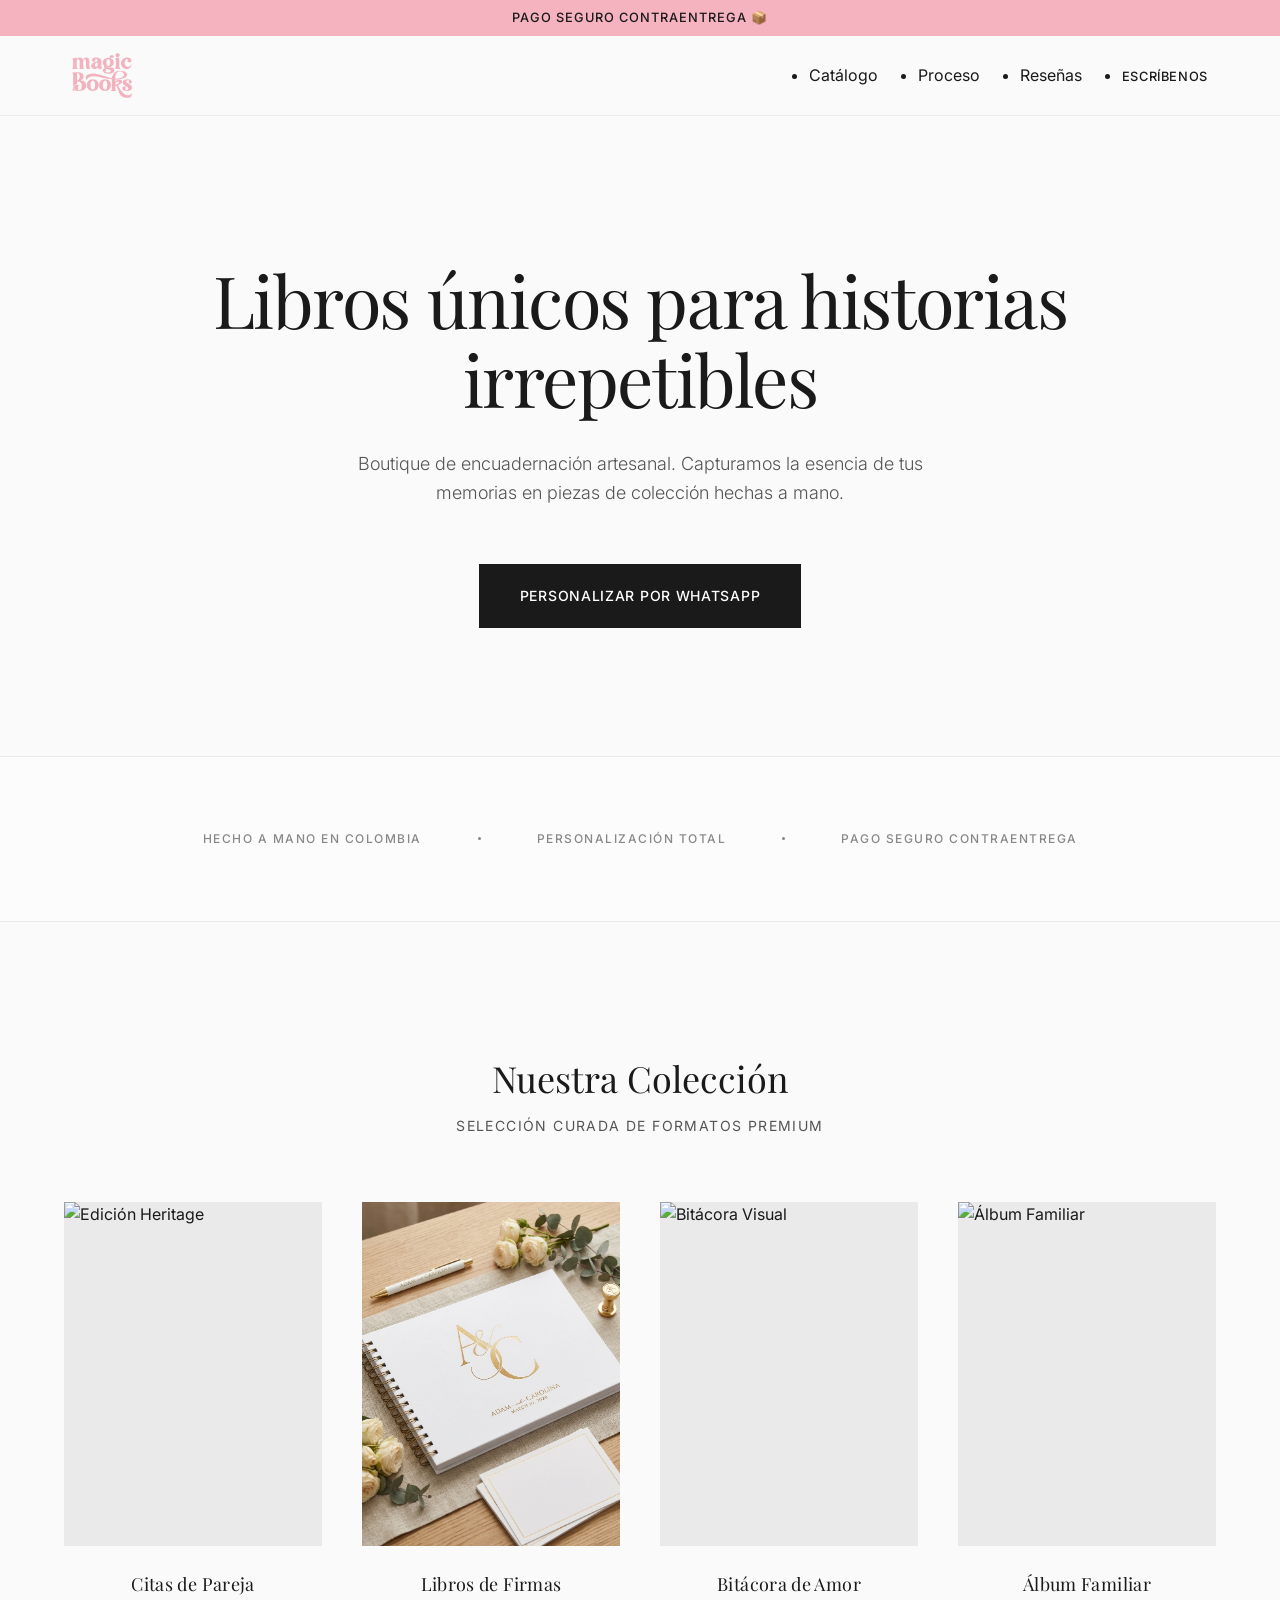
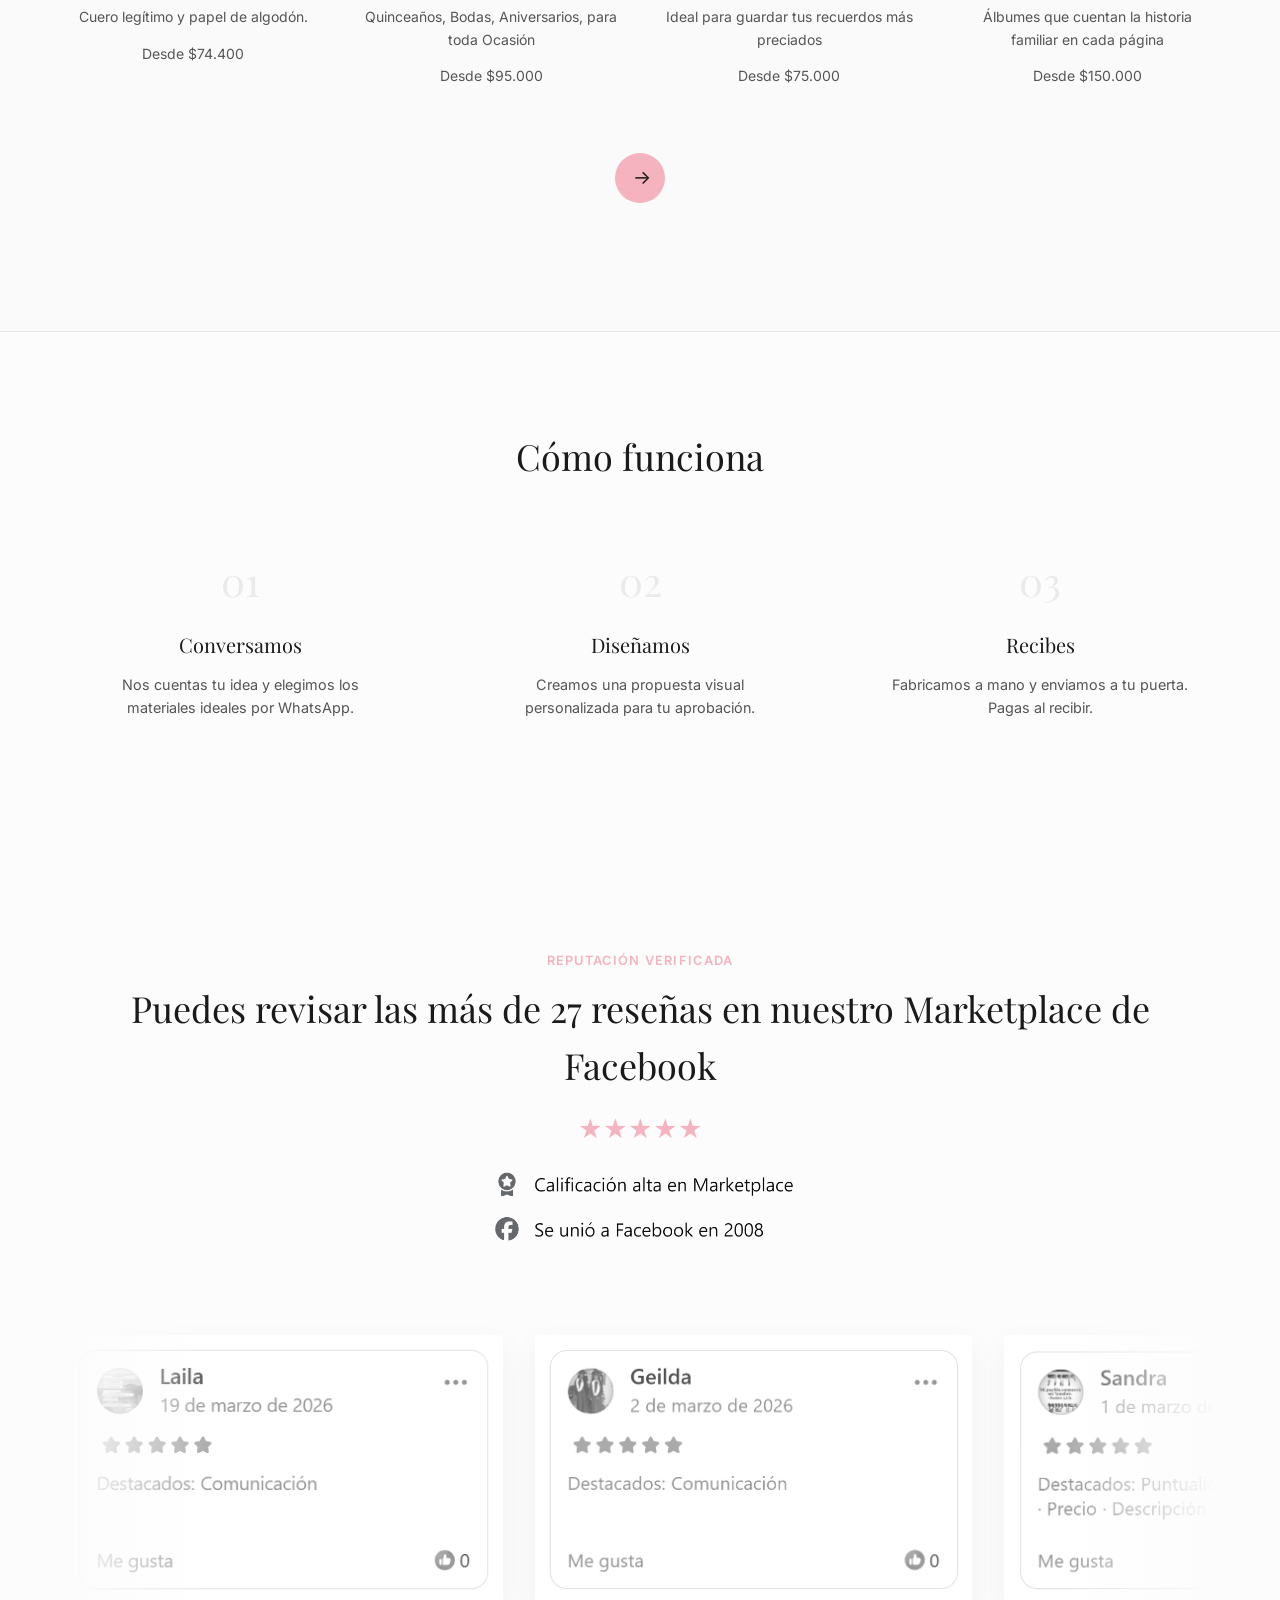
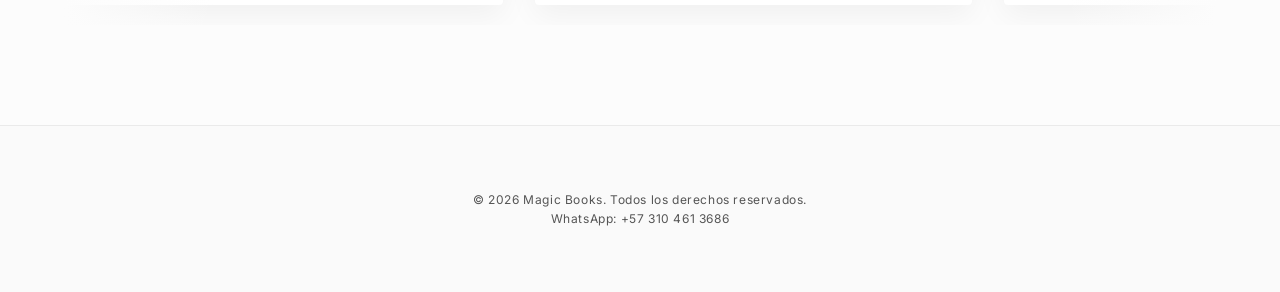
==== index.html @ 7589d44b "Initial commit: primer" ====
<!DOCTYPE html>
<html lang="es">

<head>
    <meta charset="UTF-8">
    <meta name="viewport" content="width=device-width, initial-scale=1.0">
    <meta name="description"
        content="Libros personalizados hechos a mano en Colombia. Historias únicas para momentos irrepetibles.">
    <title>Magic Books | Libros Únicos</title>
    <link rel="icon" href="assets/images/ui/logo.png" type="image/png">
    <link rel="preconnect" href="https://fonts.googleapis.com">
    <link rel="preconnect" href="https://fonts.gstatic.com" crossorigin>
    <link
        href="https://fonts.googleapis.com/css2?family=Inter:wght@300;400;500;600&family=Playfair+Display:ital,wght@0,400;0,500;0,600;1,400&display=swap"
        rel="stylesheet">
    <link rel="stylesheet" href="css/style.css">
</head>

<body>

    <div id="announcement-bar">
        <p class="announcement-msg active">Pago seguro contraentrega 📦</p>
        <p class="announcement-msg">Envíos a toda Colombia 🇨🇴</p>
    </div>
    <header class="main-header">
        <div class="container header-container">
            <div class="logo">
                <a href="/">
                    <img src="assets/images/ui/logo.png" alt="Logo de Libros Únicos - Libros Personalizados">
                </a>
            </div>
            <nav class="nav">
                <ul class="nav-list">
                    <li><a href="#catalog" class="nav-link">Catálogo</a></li>
                    <li><a href="#how-it-works" class="nav-link">Proceso</a></li>
                    <li><a href="#reviews" class="nav-link">Reseñas</a></li>
                    <li><a href="#" class="nav-link contact-pill btn-whatsapp">Escríbenos</a></li>
                </ul>
            </nav>
        </div>
    </header>

    <main>
        <section class="hero">
            <div class="container hero-content">
                <h1 class="hero-title">Libros únicos para historias irrepetibles</h1>
                <p class="hero-subtitle">Boutique de encuadernación artesanal. Capturamos la esencia de tus memorias en
                    piezas de colección hechas a mano.</p>
                <div class="hero-actions">
                    <a href="#" class="btn btn-primary btn-whatsapp">Personalizar por WhatsApp</a>
                </div>
            </div>
        </section>

        <section class="trust-bar">
            <div class="container trust-container">
                <div class="trust-item">
                    <span class="trust-text">Hecho a mano en Colombia</span>
                </div>
                <div class="trust-item">
                    <span class="trust-text">Personalización Total</span>
                </div>
                <div class="trust-item">
                    <span class="trust-text">Pago Seguro Contraentrega</span>
                </div>
            </div>
        </section>

        <section id="catalog" class="catalog">
            <div class="container">
                <div class="section-header">
                    <h2 class="section-title">Nuestra Colección</h2>
                    <p class="section-tagline">Selección curada de formatos premium</p>
                </div>
                <div class="catalog-grid">
                    <!-- Placeholder Card 1 -->
                    <article class="product-card">
                        <div class="product-image-container">
                            <img src="https://placehold.co/600x800/eeeeee/999999?text=Libro+Personalizado"
                                alt="Edición Heritage" class="product-image">
                        </div>
                        <div class="product-info">
                            <h3>Citas de Pareja</h3>
                            <p>Cuero legítimo y papel de algodón.</p>
                            <span class="product-price">Desde $74.400</span>
                        </div>
                    </article>
                    <!-- Placeholder Card 2 -->
                    <article class="product-card">
                        <div class="product-image-container">
                            <img src="./assets/images/products/firmas-boda-1.png" alt="Libro de Firmas Bodas"
                                class="product-image">
                        </div>
                        <div class="product-info">
                            <h3>Libros de Firmas</h3>
                            <p>Quinceaños, Bodas, Aniversarios, para toda Ocasión</p>
                            <span class="product-price">Desde $95.000</span>
                        </div>
                    </article>
                    <!-- Placeholder Card 3 -->
                    <article class="product-card">
                        <div class="product-image-container">
                            <img src="https://placehold.co/600x800/eeeeee/999999?text=Libro+Personalizado"
                                alt="Bitácora Visual" class="product-image">
                        </div>
                        <div class="product-info">
                            <h3>Bitácora de Amor</h3>
                            <p>Ideal para guardar tus recuerdos más preciados</p>
                            <span class="product-price">Desde $75.000</span>
                        </div>
                    </article>
                    <!-- Placeholder Card 4 -->
                    <article class="product-card">
                        <div class="product-image-container">
                            <img src="https://placehold.co/600x800/eeeeee/999999?text=Libro+Personalizado"
                                alt="Álbum Familiar" class="product-image">
                        </div>
                        <div class="product-info">
                            <h3>Álbum Familiar</h3>
                            <p>Álbumes que cuentan la historia familiar en cada página</p>
                            <span class="product-price">Desde $150.000</span>
                        </div>
                </div>
                <div class="catalog-footer">
                    <a href="colecciones.html" class="btn-expand">
                        <span class="btn-expand-icon">→</span>
                        <span class="btn-expand-text">Ver todas las colecciones</span>
                    </a>
                </div>
            </div>
        </section>

        <section id="how-it-works" class="how-it-works">
            <div class="container">
                <div class="section-header">
                    <h2 class="section-title">Cómo funciona</h2>
                </div>
                <div class="process-steps">
                    <div class="step">
                        <span class="step-number">01</span>
                        <h3>Conversamos</h3>
                        <p>Nos cuentas tu idea y elegimos los materiales ideales por WhatsApp.</p>
                    </div>
                    <div class="step">
                        <span class="step-number">02</span>
                        <h3>Diseñamos</h3>
                        <p>Creamos una propuesta visual personalizada para tu aprobación.</p>
                    </div>
                    <div class="step">
                        <span class="step-number">03</span>
                        <h3>Recibes</h3>
                        <p>Fabricamos a mano y enviamos a tu puerta. Pagas al recibir.</p>
                    </div>
                </div>
            </div>
        </section>

        <section id="reviews" class="reviews-section">
            <div class="container">
                <div class="section-header trust-header">
                    <span class="trust-label">REPUTACIÓN VERIFICADA</span>
                    <h3 class="section-title" style="font-family: var(--font-heading);">Puedes revisar las más de 27
                        reseñas en nuestro Marketplace de Facebook</h3>
                    <div class="trust-stars">
                        ★★★★★
                        <div>
                            <img src="./assets/images/ui/image.png" alt="" style="width: 20rem;">
                        </div>
                    </div>
                </div>

                <div class="reviews-ticker-container">
                    <div class="reviews-ticker-wrapper">
                        <!-- SET 1 -->
                        <article class="review-card">
                            <div class="image-container">
                                <img src="./assets/images/ui/res-1.png" alt="Captura de review en Facebook">

                            </div>
                        </article>
                        <article class="review-card">
                            <div class="image-container">
                                <img src="./assets/images/ui/res-2.png" alt="Captura de review en Facebook">

                            </div>
                        </article>
                        <article class="review-card">
                            <div class="image-container">
                                <img src="./assets/images/ui/res-3.png" alt="Captura de review en Facebook">

                            </div>
                        </article>
                        <article class="review-card">
                            <div class="image-container">
                                <img src="./assets/images/ui/res-4.png" alt="Captura de review en Facebook">

                            </div>
                        </article>
                        <article class="review-card">
                            <div class="image-container">
                                <img src="./assets/images/ui/res-5.png" alt="Captura de review en Facebook">

                            </div>
                        </article>
                        <article class="review-card">
                            <div class="image-container">
                                <img src="./assets/images/ui/res-6.png" alt="Captura de review en Facebook">

                            </div>
                        </article>

                        <!-- SET 2 (Duplicate for loop) -->
                        <article class="review-card">
                            <div class="image-container">
                                <img src="./assets/images/ui/res-1.png" alt="Captura de review en Facebook">

                            </div>
                        </article>
                        <article class="review-card">
                            <div class="image-container">
                                <img src="./assets/images/ui/res-2.png" alt="Captura de review en Facebook">

                            </div>
                        </article>
                        <article class="review-card">
                            <div class="image-container">
                                <img src="./assets/images/ui/res-3.png" alt="Captura de review en Facebook">

                            </div>
                        </article>
                        <article class="review-card">
                            <div class="image-container">
                                <img src="./assets/images/ui/res-4.png" alt="Captura de review en Facebook">

                            </div>
                        </article>
                        <article class="review-card">
                            <div class="image-container">
                                <img src="./assets/images/ui/res-5.png" alt="Captura de review en Facebook">

                            </div>
                        </article>
                        <article class="review-card">
                            <div class="image-container">
                                <img src="./assets/images/ui/res-6.png" alt="Captura de review en Facebook">

                            </div>
                        </article>
                    </div>
                </div>
            </div>
        </section>
    </main>

    <footer class="main-footer">
        <div class="container footer-container">
            <div class="footer-info">
                <p>&copy; 2026 Magic Books. Todos los derechos reservados.</p>
            </div>
            <div class="footer-contact">
                <a href="#" class="footer-link btn-whatsapp">WhatsApp: +57 310 461 3686</a>
            </div>
        </div>
    </footer>

    <script src="js/main.js"></script>
</body>

</html>
---- css/style.css ----
/* ==========================================================================
   DESIGN TOKENS & VARIABLES
   ========================================================================== */
:root {
    /* Color Palette */
    --clr-bg: #fafafa; /* Alabaster Off-white for premium feel */
    --clr-text-main: #1a1a1a; /* Rich Black/Charcoal for extreme contrast */
    --clr-text-muted: #555555;
    --clr-bg-alt: #fcfcfc;
    --clr-border: #eaeaea;

    /* Typography */
    --font-heading: 'Playfair Display', serif;
    --font-body: 'Inter', sans-serif;

    /* Transitions */
    --trans-smooth: all 0.3s ease;
    --trans-slow: transform 0.6s ease;

    /* Brand Identity */
    --accent-color: #f5b2bf; /* Rose Pastel */
    --accent-dark: #e09aa7; /* Slightly darker for hover states */
}

/* ==========================================================================
   RESET & BASE
   ========================================================================== */
*, *::before, *::after {
    box-sizing: border-box;
    margin: 0;
    padding: 0;
}

body {
    font-family: var(--font-body);
    background-color: var(--clr-bg);
    color: var(--clr-text-main);
    line-height: 1.6;
    -webkit-font-smoothing: antialiased;
    -moz-osx-font-smoothing: grayscale;
}

h1, h2, h3, h4, h5, h6 {
    font-family: var(--font-heading);
    color: var(--clr-text-main);
    font-weight: 400; /* Elegant, unforced weight */
}

img {
    max-width: 100%;
    display: block;
}

a {
    text-decoration: none;
    color: inherit;
}

.container {
    width: 90%;
    max-width: 1200px;
    margin: 0 auto;
}

/* ==========================================================================
   HEADER (Fixed)
   ========================================================================== */
.main-header {
    position: sticky;
    top: 0;
    left: 0;
    width: 100%;
    height: 80px;
    background-color: rgba(250, 250, 250, 0.95);
    backdrop-filter: blur(8px);
    border-bottom: 1px solid var(--clr-border);
    display: flex;
    align-items: center;
    z-index: 1000;
}

.header-container {
    display: flex;
    justify-content: space-between;
    align-items: center;
    width: 100%;
}

.logo {
    display: flex;
    align-items: center;
    transition: opacity 0.3s ease;
}

.logo:hover {
    opacity: 0.8;
}

.logo img {
    height: 45px;
    width: auto;
    display: block;
}

/* Minimalist navigation */
.nav-list {
    display: none; /* Hide standard links on mobile */
}

/* Contact Link / CTA */
.contact-pill {
    font-family: var(--font-body);
    font-size: 0.8rem;
    text-transform: uppercase;
    letter-spacing: 0.05em;
    font-weight: 500;
    transition: var(--trans-smooth);
}
.contact-pill:hover {
    color: var(--clr-text-muted);
}

/* ==========================================================================
   HERO SECTION
   ========================================================================== */
.hero {
    /* Generous negative space using rem */
    padding: 7rem 0 6rem;
    text-align: center;
    background-color: var(--clr-bg);
}

.hero-title {
    /* Fluid typography scaling perfectly from mobile to desktop */
    font-size: clamp(2.5rem, 6vw, 4.5rem);
    line-height: 1.1;
    margin-bottom: 2rem;
    letter-spacing: -0.02em;
}

.hero-subtitle {
    font-size: 1.125rem;
    color: var(--clr-text-muted);
    max-width: 600px;
    margin: 0 auto 3.5rem;
    font-weight: 300;
}

/* Button Styling (High-end Editorial) */
.btn-primary {
    display: inline-block;
    background-color: var(--clr-text-main);
    color: #ffffff;
    padding: 1.25rem 2.5rem;
    font-family: var(--font-body);
    font-size: 0.875rem;
    font-weight: 500;
    text-transform: uppercase;
    letter-spacing: 0.05em;
    border-radius: 0; /* Crisp edges */
    transition: var(--trans-smooth);
    border: 1px solid var(--clr-text-main);
}

.btn-primary:hover {
    background-color: var(--accent-dark);
    color: var(--clr-text-main);
    transform: translateY(-2px);
    box-shadow: 0 10px 20px rgba(245, 178, 191, 0.2);
    border-color: var(--accent-dark);
}

/* ==========================================================================
   TRUST BAR (Gallery Style)
   ========================================================================== */
.trust-bar {
    padding: 4.5rem 0;
    background-color: var(--clr-bg-alt);
    border-top: 1px solid var(--clr-border);
    border-bottom: 1px solid var(--clr-border);
}

.trust-container {
    display: flex;
    flex-direction: column; /* Mobile-First */
    align-items: center;
    gap: 2rem;
    text-align: center;
}

.trust-item {
    display: flex;
    align-items: center;
    cursor: default;
}

.trust-text {
    font-family: var(--font-body);
    font-size: 0.75rem;
    text-transform: uppercase;
    letter-spacing: 1.5px;
    color: #888888; /* Muted gray base */
    font-weight: 500;
    /* Elegant timing curve: fast entry, luxurious deceleration */
    transition: all 0.6s cubic-bezier(0.23, 1, 0.32, 1);
}

/* Artistic Bloom Hover Effect */
.trust-item:hover .trust-text {
    color: var(--accent-color);
    letter-spacing: 3px;
    text-shadow: 0 0 12px rgba(245, 178, 191, 0.5); /* Brand color with opacity */
}

/* ==========================================================================
   CATALOG GRID
   ========================================================================== */
.catalog {
    padding: 8rem 0;
}

.section-header {
    text-align: center;
    margin-bottom: 4rem;
}

.section-title {
    font-size: 2.25rem;
    font-weight: 400;
    margin-bottom: 0.5rem;
}

.section-tagline {
    font-family: var(--font-body);
    color: var(--clr-text-muted);
    font-size: 0.875rem;
    text-transform: uppercase;
    letter-spacing: 0.1em;
}

.catalog-grid {
    display: grid;
    grid-template-columns: 1fr; /* Mobile-first: 1 column */
    gap: 3.5rem;
}

.product-card {
    cursor: pointer;
}

.product-image-container {
    overflow: hidden;
    margin-bottom: 1.5rem;
    background-color: var(--clr-border);
    aspect-ratio: 3 / 4;
}

.product-image {
    width: 100%;
    height: 100%;
    object-fit: cover;
    transition: var(--trans-slow);
}

.product-card:hover .product-image {
    transform: scale(1.05); /* Slow, elegant zoom */
}

.product-info {
    text-align: center;
}

.product-info h3 {
    /* Small, serif, and elegant */
    font-size: 1.125rem;
    font-weight: 400;
    margin-bottom: 0.5rem;
    letter-spacing: 0.02em;
}

.product-info p {
    font-family: var(--font-body);
    font-size: 0.875rem;
    color: var(--clr-text-muted);
    margin-bottom: 0.75rem;
}

.product-price {
    font-family: var(--font-body);
    font-size: 0.875rem;
    color: var(--clr-text-muted);
    font-weight: 400;
}

.catalog-footer {
    display: flex;
    justify-content: center;
    margin-top: 4rem;
}

.btn-expand {
    display: flex;
    align-items: center;
    background-color: var(--accent-color);
    color: var(--clr-text-main);
    height: 50px;
    width: 50px; /* Initially just a circle */
    border-radius: 25px; /* Pill shape fully rounded */
    padding: 0 15px; /* Enough padding to center the icon */
    text-decoration: none;
    overflow: hidden;
    /* Use the glamour curve for the width morph */
    transition: width 0.6s cubic-bezier(0.23, 1, 0.32, 1), box-shadow 0.6s cubic-bezier(0.23, 1, 0.32, 1);
}

.btn-expand:hover {
    width: 250px; /* Expands smoothly */
    box-shadow: 0 0 15px rgba(245, 178, 191, 0.5); /* Brand bloom */
}

.btn-expand-icon {
    font-size: 1.2rem;
    flex-shrink: 0;
    margin-left: 3px; /* visual center tweak */
}

.btn-expand-text {
    white-space: nowrap;
    opacity: 0;
    margin-left: 10px;
    font-weight: 500;
    font-family: var(--font-body);
    font-size: 0.9rem;
    /* Delay the text reveal slightly for a sequential feel */
    transition: opacity 0.3s cubic-bezier(0.23, 1, 0.32, 1) 0.1s;
}

.btn-expand:hover .btn-expand-text {
    opacity: 1;
}

/* ==========================================================================
   HOW IT WORKS (Process)
   ========================================================================== */
.how-it-works {
    padding: 6rem 0 8rem;
    background-color: var(--clr-bg-alt);
    border-top: 1px solid var(--clr-border);
}

.process-steps {
    display: grid;
    grid-template-columns: 1fr;
    gap: 3rem;
    text-align: center;
}

.step-number {
    font-family: var(--font-heading);
    font-size: 2.5rem;
    color: var(--clr-border);
    display: block;
    margin-bottom: 1rem;
}

.step h3 {
    font-size: 1.25rem;
    margin-bottom: 0.75rem;
}

.step p {
    font-size: 0.9rem;
    color: var(--clr-text-muted);
    max-width: 300px;
    margin: 0 auto;
}

/* ==========================================================================
   FOOTER
   ========================================================================== */
.main-footer {
    padding: 4rem 0;
    border-top: 1px solid var(--clr-border);
    text-align: center;
    font-family: var(--font-body);
    font-size: 0.75rem;
    color: var(--clr-text-muted);
    letter-spacing: 0.05em;
}

/* ==========================================================================
   MEDIA QUERIES (Tablet & Desktop Adaptation)
   ========================================================================== */
@media (min-width: 768px) {
    .trust-container {
        flex-direction: row; /* Horizontal layout on larger screens */
        justify-content: center;
        gap: 3.5rem;
    }

    /* Decorative dot between trust items on desktop */
    .trust-item:not(:last-child)::after {
        content: '';
        display: block;
        width: 3px;
        height: 3px;
        background-color: #888888;
        border-radius: 50%;
        margin-left: 3.5rem;
        transition: all 0.6s cubic-bezier(0.23, 1, 0.32, 1);
    }

    .trust-item:hover::after {
        background-color: var(--accent-color);
        box-shadow: 0 0 6px rgba(245, 178, 191, 0.5);
    }

    .catalog-grid {
        grid-template-columns: repeat(2, 1fr); /* 2 columns on Tablet */
        gap: 4rem;
    }
    
    .process-steps {
        grid-template-columns: repeat(3, 1fr);
    }
}

@media (min-width: 1024px) {
    .catalog-grid {
        grid-template-columns: repeat(4, 1fr); /* 4 columns on Desktop */
        gap: 2.5rem;
    }

    .nav-list {
        display: flex;
        gap: 2.5rem;
    }

    .header-container {
        padding: 0 2rem;
    }
    
    .hero {
        padding: 9rem 0 8rem;
    }
}

/* ==========================================================================
   ANNOUNCEMENT BAR
   ========================================================================== */
#announcement-bar {
    position: relative;
    top: 0;
    left: 0;
    width: 100%;
    height: 36px;
    background-color: var(--accent-color);
    color: var(--clr-text-main);
    display: flex;
    justify-content: center;
    align-items: center;
    z-index: 1001;
    overflow: hidden;
    font-weight: 500;
}

.announcement-msg {
    position: absolute;
    font-family: var(--font-body);
    font-size: 0.8rem;
    text-transform: uppercase;
    letter-spacing: 1px;
    margin: 0;
    padding: 8px 0;
    opacity: 0;
    transform: translateY(10px);
    transition: opacity 0.8s ease-in-out, transform 0.8s ease-in-out;
}

.announcement-msg.active {
    opacity: 1;
    transform: translateY(0);
}

/* ==========================================================================
   FAQ SECTION
   ========================================================================== */
.faq-section {
    padding: 6rem 0 8rem;
    background-color: var(--clr-bg);
}

.faq-header {
    margin-bottom: 5rem;
}

.faq-container {
    max-width: 800px;
}

.faq-list {
    border-top: 1px solid var(--clr-border);
}

.faq-item {
    border-bottom: 1px solid var(--clr-border);
}

.faq-question {
    width: 100%;
    background: none;
    border: none;
    padding: 2.5rem 0;
    display: flex;
    justify-content: space-between;
    align-items: center;
    cursor: pointer;
    text-align: left;
    font-family: var(--font-heading);
    font-size: 1.2rem;
    color: var(--clr-text-main);
    transition: var(--trans-smooth);
}

.faq-question:hover {
    color: var(--clr-text-muted);
}

/* Custom CSS-only Plus/Cross Icon */
.faq-icon {
    position: relative;
    width: 18px;
    height: 18px;
    flex-shrink: 0;
    margin-left: 2rem;
}

.faq-icon::before,
.faq-icon::after {
    content: '';
    position: absolute;
    background-color: var(--clr-text-main);
    transition: transform 0.5s cubic-bezier(0.4, 0, 0.2, 1);
}

.faq-icon::before {
    top: 50%;
    left: 0;
    width: 100%;
    height: 1px;
    transform: translateY(-50%);
}

.faq-icon::after {
    top: 0;
    left: 50%;
    width: 1px;
    height: 100%;
    transform: translateX(-50%);
}

/* Rotation Animation when Active */
.faq-item.active .faq-icon::before {
    transform: translateY(-50%) rotate(45deg);
}

.faq-item.active .faq-icon::after {
    transform: translateX(-50%) rotate(45deg);
}

/* Premium Grid Animation for dropdown */
.faq-answer-wrapper {
    display: grid;
    grid-template-rows: 0fr;
    transition: grid-template-rows 0.5s cubic-bezier(0.4, 0, 0.2, 1);
}

.faq-item.active .faq-answer-wrapper {
    grid-template-rows: 1fr;
}

.faq-answer {
    overflow: hidden;
}

.faq-answer p {
    padding-bottom: 2.5rem;
    padding-right: 10%;
    color: var(--clr-text-muted);
    font-family: var(--font-body);
    font-size: 0.95rem;
    line-height: 1.6;
}

/* ==========================================================================
   REAL REVIEWS SECTION
   ========================================================================== */
.reviews-section {
    padding: 100px 0;
    background-color: var(--clr-bg-alt); /* Soft off-white */
}

.trust-header {
    text-align: center;
    margin-bottom: 4rem;
}

.trust-label {
    display: inline-block;
    color: var(--accent-color);
    font-size: 0.8rem;
    font-weight: 600;
    letter-spacing: 0.1em;
    text-transform: uppercase;
    margin-bottom: 0.5rem;
}

.trust-stars {
    color: var(--accent-color);
    font-size: 1.5rem;
    margin-top: 1rem;
    display: flex;
    flex-direction: column;
    align-items: center;
    gap: 0.5rem;
}

.star-text {
    font-family: var(--font-body);
    font-size: 0.9rem;
    color: var(--clr-text-muted);
    font-weight: 400;
}

/* Container & Edge Fades */
.reviews-ticker-container {
    overflow: hidden;
    width: 100%;
    position: relative;
    padding: 20px 0; /* Room for card hover translations and shadows */
}

.reviews-ticker-container::before,
.reviews-ticker-container::after {
    content: '';
    position: absolute;
    top: 0;
    bottom: 0;
    width: 15vw; /* Smooth fade percentage based on viewport */
    max-width: 150px;
    z-index: 2;
    pointer-events: none;
}

.reviews-ticker-container::before {
    left: 0;
    background: linear-gradient(to right, var(--clr-bg-alt), transparent);
}

.reviews-ticker-container::after {
    right: 0;
    background: linear-gradient(to left, var(--clr-bg-alt), transparent);
}

/* Wrapper & Animation */
.reviews-ticker-wrapper {
    display: flex;
    width: max-content;
    animation: scroll 40s linear infinite;
}

.reviews-ticker-container:hover .reviews-ticker-wrapper {
    animation-play-state: paused;
}

@keyframes scroll {
    0% {
        transform: translateX(0);
    }
    100% {
        /* Translates exactly half of the total width for a seamless loop */
        transform: translateX(-50%);
    }
}

.review-card {
    flex: 0 0 auto;
    background: #ffffff;
    border-radius: 4px;
    padding: 10px;
    margin-right: 2rem; /* Serves as gap between cards */
    box-shadow: 0 10px 30px rgba(0, 0, 0, 0.05); /* Very subtle shadow */
}

.review-card .image-container {
    position: relative;
    overflow: hidden;
    border-radius: 2px;
}

.review-card img {
    height: 250px;
    width: auto;
    object-fit: cover;
    display: block;
    filter: grayscale(100%);
    opacity: 0.7;
    transition: all 0.6s cubic-bezier(0.23, 1, 0.32, 1);
}

.review-card:hover img {
    filter: grayscale(0%);
    opacity: 1;
    transform: translateY(-5px);
}

.verified-badge {
    position: absolute;
    bottom: 10px;
    left: 10px;
    background: rgba(0, 0, 0, 0.8);
    color: #ffffff;
    font-size: 0.75rem;
    padding: 4px 10px;
    border-radius: 20px;
    letter-spacing: 0.05em;
    font-weight: 500;
    pointer-events: none;
}
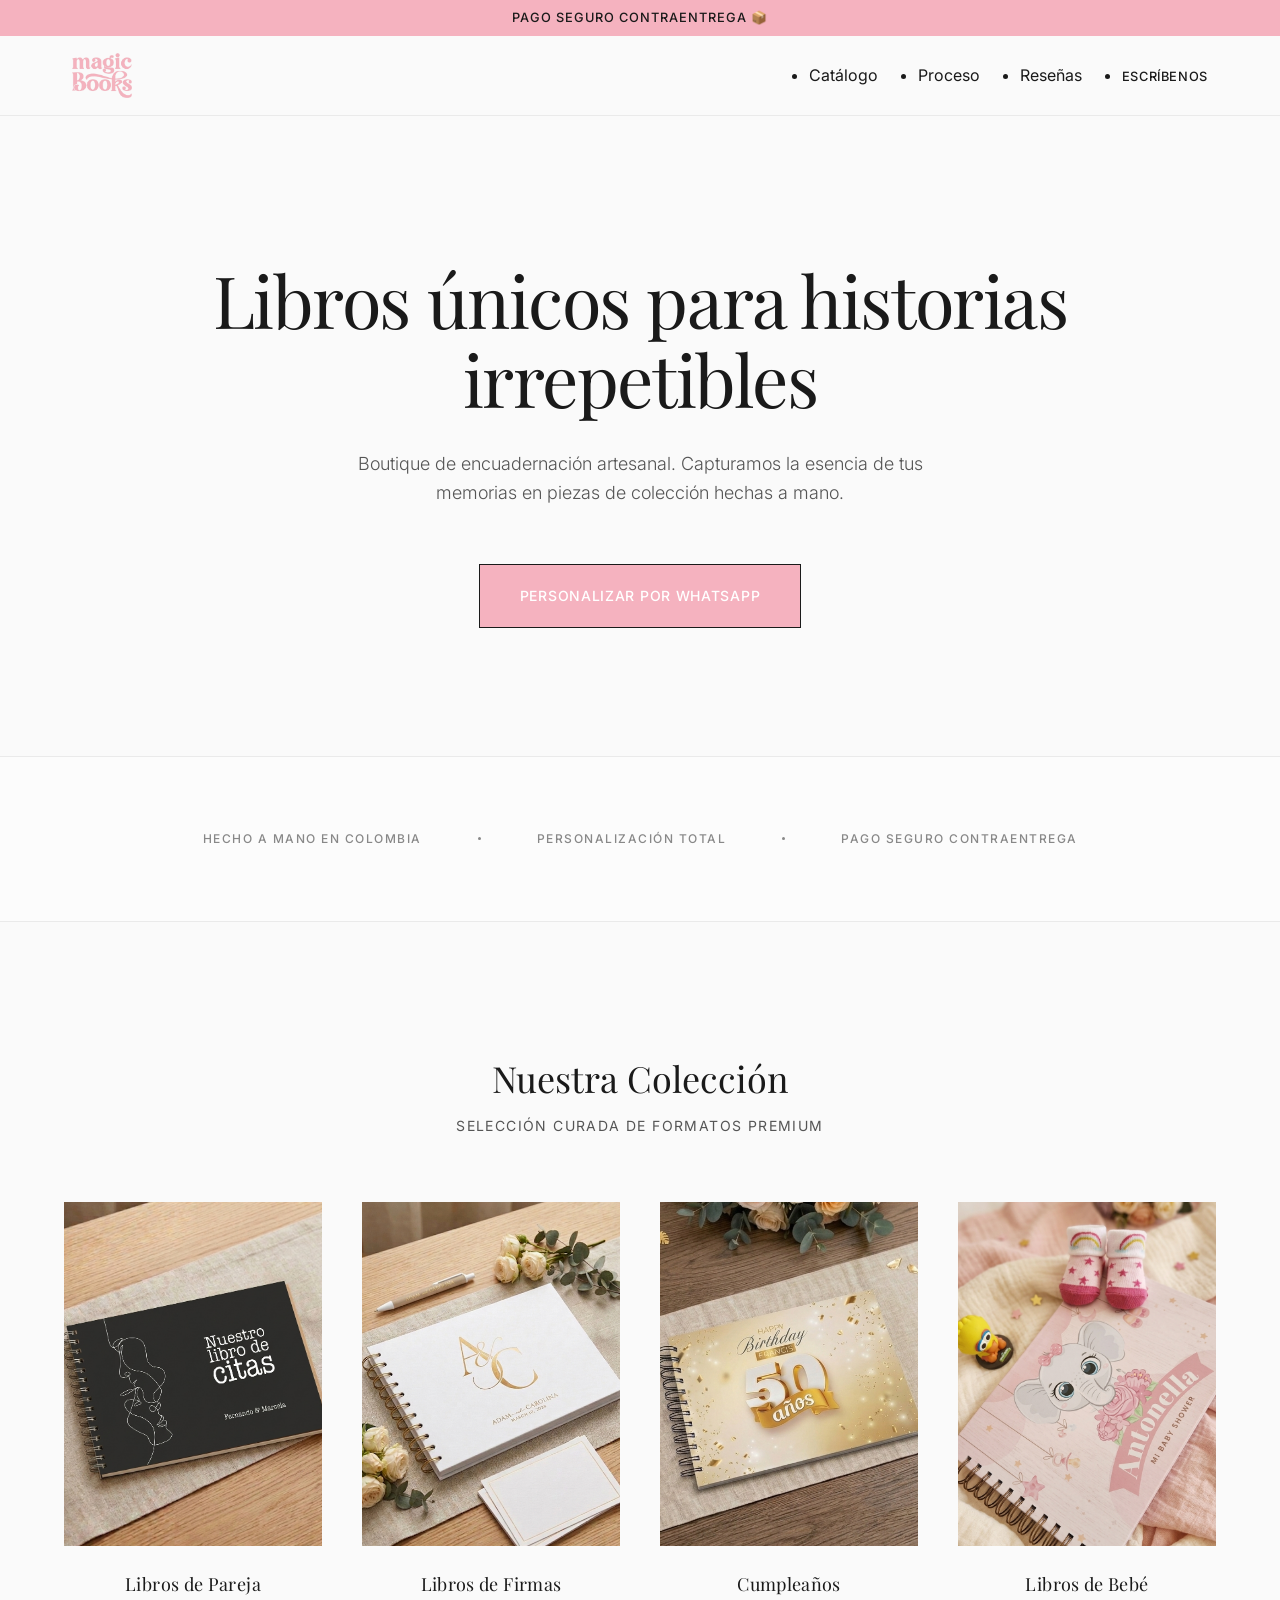
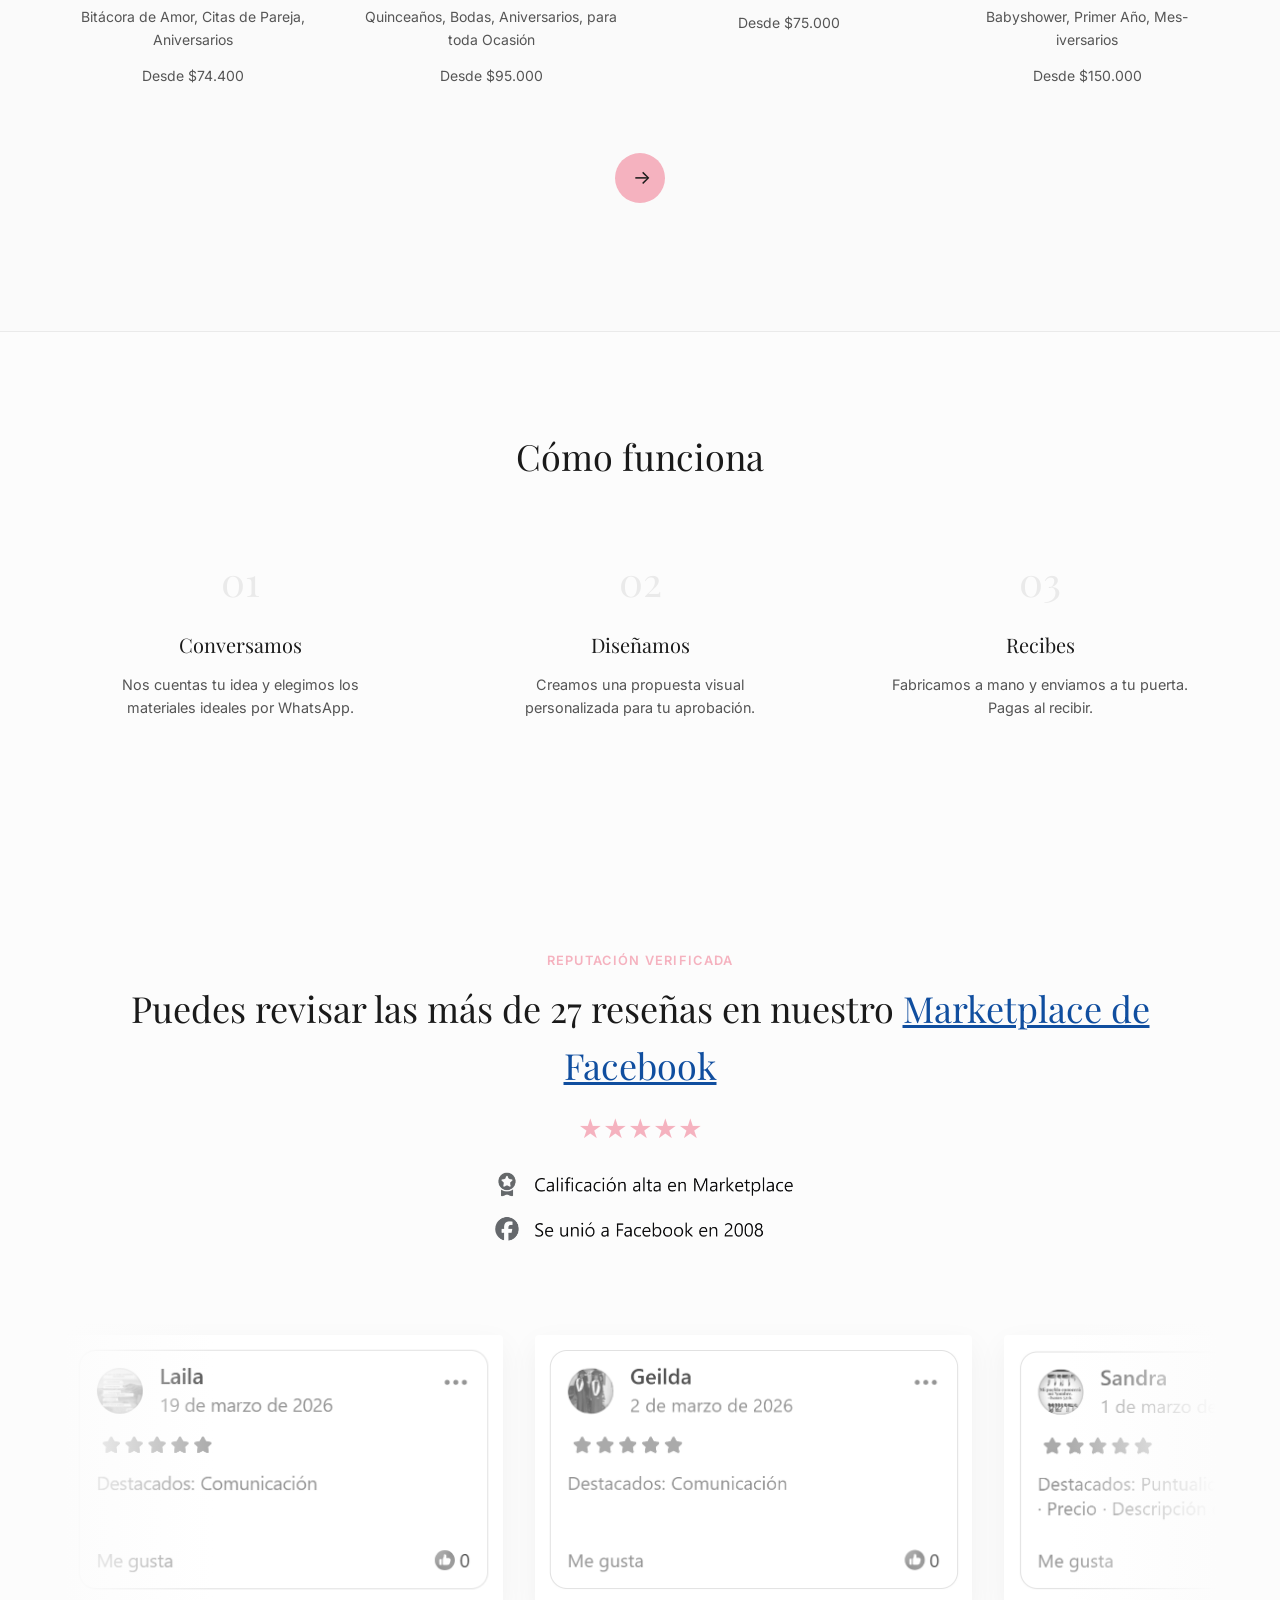
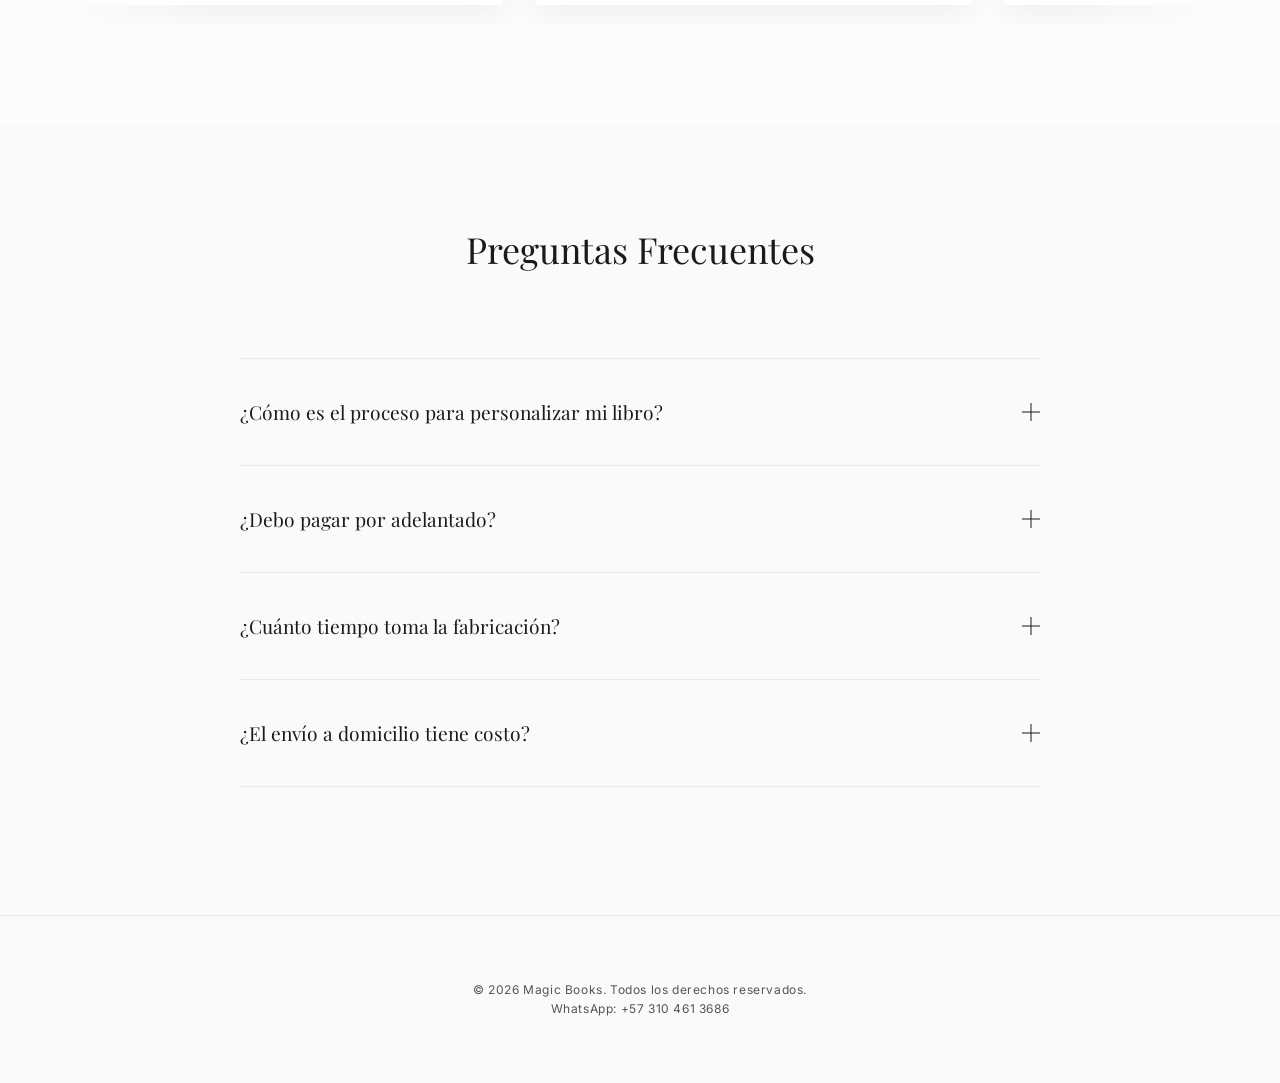
==== commit 556e0fbc: "casi finiquito" ====
--- a/index.html
+++ b/index.html
@@ -37,6 +37,11 @@
                     <li><a href="#" class="nav-link contact-pill btn-whatsapp">Escríbenos</a></li>
                 </ul>
             </nav>
+            <button class="hamburger-menu" aria-label="Abrir menú" aria-expanded="false" aria-controls="mobile-nav">
+                <span class="hamburger-line"></span>
+                <span class="hamburger-line"></span>
+                <span class="hamburger-line"></span>
+            </button>
         </div>
     </header>
 
@@ -76,20 +81,24 @@
                     <!-- Placeholder Card 1 -->
                     <article class="product-card">
                         <div class="product-image-container">
-                            <img src="https://placehold.co/600x800/eeeeee/999999?text=Libro+Personalizado"
-                                alt="Edición Heritage" class="product-image">
+                            <img src="./assets/images/products/citas.png" alt="Libro de Pareja"
+                                class="product-image primary">
+                            <img src="./assets/images/products/citas-1.png" alt="Detalle Personalizado"
+                                class="product-image secondary">
                         </div>
                         <div class="product-info">
-                            <h3>Citas de Pareja</h3>
-                            <p>Cuero legítimo y papel de algodón.</p>
+                            <h3>Libros de Pareja</h3>
+                            <p>Bitácora de Amor, Citas de Pareja, Aniversarios</p>
                             <span class="product-price">Desde $74.400</span>
                         </div>
                     </article>
                     <!-- Placeholder Card 2 -->
                     <article class="product-card">
                         <div class="product-image-container">
-                            <img src="./assets/images/products/firmas-boda-1.png" alt="Libro de Firmas Bodas"
-                                class="product-image">
+                            <img src="./assets/images/products/firmas-boda-1.png" alt="Libro de Firmas"
+                                class="product-image primary">
+                            <img src="./assets/images/products/firmas-boda-2.png" alt="Detalle Personalizado"
+                                class="product-image secondary">
                         </div>
                         <div class="product-info">
                             <h3>Libros de Firmas</h3>
@@ -100,24 +109,28 @@
                     <!-- Placeholder Card 3 -->
                     <article class="product-card">
                         <div class="product-image-container">
-                            <img src="https://placehold.co/600x800/eeeeee/999999?text=Libro+Personalizado"
-                                alt="Bitácora Visual" class="product-image">
+                            <img src="./assets/images/products/cumpleaa.png" alt="Cumpleaños"
+                                class="product-image primary">
+                            <img src="./assets/images/products/cumpleaa-1.png" alt="Detalle Personalizado"
+                                class="product-image secondary">
                         </div>
                         <div class="product-info">
-                            <h3>Bitácora de Amor</h3>
-                            <p>Ideal para guardar tus recuerdos más preciados</p>
+                            <h3>Cumpleaños</h3>
+                            <p></p>
                             <span class="product-price">Desde $75.000</span>
                         </div>
                     </article>
                     <!-- Placeholder Card 4 -->
                     <article class="product-card">
                         <div class="product-image-container">
-                            <img src="https://placehold.co/600x800/eeeeee/999999?text=Libro+Personalizado"
-                                alt="Álbum Familiar" class="product-image">
+                            <img src="./assets/images/products/baby-1.png" alt="Álbum Familiar"
+                                class="product-image primary">
+                            <img src="./assets/images/products/baby-2.png" alt="Detalle Personalizado"
+                                class="product-image secondary">
                         </div>
                         <div class="product-info">
-                            <h3>Álbum Familiar</h3>
-                            <p>Álbumes que cuentan la historia familiar en cada página</p>
+                            <h3>Libros de Bebé</h3>
+                            <p>Babyshower, Primer Año, Mes-iversarios</p>
                             <span class="product-price">Desde $150.000</span>
                         </div>
                 </div>
@@ -160,7 +173,9 @@
                 <div class="section-header trust-header">
                     <span class="trust-label">REPUTACIÓN VERIFICADA</span>
                     <h3 class="section-title" style="font-family: var(--font-heading);">Puedes revisar las más de 27
-                        reseñas en nuestro Marketplace de Facebook</h3>
+                        reseñas en nuestro <a style="color: #104e9f; text-decoration: underline;"
+                            href="https://www.facebook.com/marketplace/profile/698161731/" target="_blank">Marketplace
+                            de Facebook</a></h3>
                     <div class="trust-stars">
                         ★★★★★
                         <div>
@@ -250,6 +265,65 @@
                 </div>
             </div>
         </section>
+        <section id="faq" class="faq-section">
+            <div class="container faq-container">
+                <div class="section-header faq-header">
+                    <h2 class="section-title">Preguntas Frecuentes</h2>
+                </div>
+                <div class="faq-list">
+                    <div class="faq-item">
+                        <button class="faq-question">
+                            ¿Cómo es el proceso para personalizar mi libro?
+                            <span class="faq-icon"></span>
+                        </button>
+                        <div class="faq-answer-wrapper">
+                            <div class="faq-answer">
+                                <p>Una vez nos contactes por WhatsApp, te enviaremos las opciones de diseño de nuestras
+                                    diferentes colecciones y acordaremos todos los detalles para capturar perfectamente
+                                    tus memorias.</p>
+                            </div>
+                        </div>
+                    </div>
+                    <div class="faq-item">
+                        <button class="faq-question">
+                            ¿Debo pagar por adelantado?
+                            <span class="faq-icon"></span>
+                        </button>
+                        <div class="faq-answer-wrapper">
+                            <div class="faq-answer">
+                                <p>No. Para brindarte total seguridad, manejamos pago contraentrega. Nos pagas
+                                    únicamente cuando recibas en tus manos el producto terminado y estés totalmente
+                                    satisfecho.</p>
+                            </div>
+                        </div>
+                    </div>
+                    <div class="faq-item">
+                        <button class="faq-question">
+                            ¿Cuánto tiempo toma la fabricación?
+                            <span class="faq-icon"></span>
+                        </button>
+                        <div class="faq-answer-wrapper">
+                            <div class="faq-answer">
+                                <p>Al ser un producto artesanal y único, tardamos entre 3 a 5 días hábiles en diseñar,
+                                    imprimir, ensamblar y despachar el libro especialmente para ti.</p>
+                            </div>
+                        </div>
+                    </div>
+                    <div class="faq-item">
+                        <button class="faq-question">
+                            ¿El envío a domicilio tiene costo?
+                            <span class="faq-icon"></span>
+                        </button>
+                        <div class="faq-answer-wrapper">
+                            <div class="faq-answer">
+                                <p>El costo del envío es calculado dependiendo tu ubicación exacta en Colombia. Muchas
+                                    de nuestras colecciones especiales cuentan con la opción de envío gratuito.</p>
+                            </div>
+                        </div>
+                    </div>
+                </div>
+            </div>
+        </section>
     </main>
 
     <footer class="main-footer">
--- a/css/style.css
+++ b/css/style.css
@@ -3,8 +3,10 @@
    ========================================================================== */
 :root {
     /* Color Palette */
-    --clr-bg: #fafafa; /* Alabaster Off-white for premium feel */
-    --clr-text-main: #1a1a1a; /* Rich Black/Charcoal for extreme contrast */
+    --clr-bg: #fafafa;
+    /* Alabaster Off-white for premium feel */
+    --clr-text-main: #1a1a1a;
+    /* Rich Black/Charcoal for extreme contrast */
     --clr-text-muted: #555555;
     --clr-bg-alt: #fcfcfc;
     --clr-border: #eaeaea;
@@ -18,17 +20,27 @@
     --trans-slow: transform 0.6s ease;
 
     /* Brand Identity */
-    --accent-color: #f5b2bf; /* Rose Pastel */
-    --accent-dark: #e09aa7; /* Slightly darker for hover states */
+    --accent-color: #f5b2bf;
+    /* Rose Pastel */
+    --accent-dark: #e09aa7;
+    /* Slightly darker for hover states */
 }
 
 /* ==========================================================================
    RESET & BASE
    ========================================================================== */
-*, *::before, *::after {
+*,
+*::before,
+*::after {
     box-sizing: border-box;
     margin: 0;
     padding: 0;
+}
+
+html,
+body {
+    max-width: 100%;
+    overflow-x: hidden;
 }
 
 body {
@@ -40,10 +52,16 @@
     -moz-osx-font-smoothing: grayscale;
 }
 
-h1, h2, h3, h4, h5, h6 {
+h1,
+h2,
+h3,
+h4,
+h5,
+h6 {
     font-family: var(--font-heading);
     color: var(--clr-text-main);
-    font-weight: 400; /* Elegant, unforced weight */
+    font-weight: 400;
+    /* Elegant, unforced weight */
 }
 
 img {
@@ -84,6 +102,8 @@
     justify-content: space-between;
     align-items: center;
     width: 100%;
+    padding: 0 5%;
+    /* Safe horizontal padding to protect logo/icons from edges */
 }
 
 .logo {
@@ -102,9 +122,86 @@
     display: block;
 }
 
-/* Minimalist navigation */
-.nav-list {
-    display: none; /* Hide standard links on mobile */
+/* Minimalist Mobile Navigation & Hamburger */
+.hamburger-menu {
+    display: none;
+    /* Hidden on desktop */
+}
+
+@media (max-width: 768px) {
+    .hamburger-menu {
+        display: flex;
+        flex-direction: column;
+        justify-content: space-between;
+        width: 24px;
+        height: 18px;
+        background: transparent;
+        border: none;
+        cursor: pointer;
+        z-index: 1002;
+        /* Above the overlay nav */
+        padding: 0;
+    }
+
+    .hamburger-line {
+        width: 100%;
+        height: 2px;
+        background-color: var(--clr-text-main);
+        transition: var(--trans-smooth);
+        border-radius: 2px;
+    }
+
+    .hamburger-menu.active .hamburger-line:nth-child(1) {
+        transform: translateY(8px) rotate(45deg);
+        background-color: var(--accent-color);
+        /* Brand color on active */
+    }
+
+    .hamburger-menu.active .hamburger-line:nth-child(2) {
+        opacity: 0;
+    }
+
+    .hamburger-menu.active .hamburger-line:nth-child(3) {
+        transform: translateY(-8px) rotate(-45deg);
+        background-color: var(--accent-color);
+    }
+
+    .nav-list {
+        position: fixed;
+        top: 0;
+        right: -100%;
+        /* Hidden off-screen right */
+        width: 100%;
+        height: 100vh;
+        background-color: rgba(250, 250, 250, 0.98);
+        backdrop-filter: blur(12px);
+        /* Glassmorphism overlay */
+        display: flex;
+        flex-direction: column;
+        justify-content: center;
+        align-items: center;
+        gap: 3rem;
+        transition: right 0.6s cubic-bezier(0.23, 1, 0.32, 1);
+        z-index: 1001;
+        /* Behind the hamburger */
+        list-style: none;
+    }
+
+    .nav-list.active {
+        right: 0;
+        /* Slide in */
+    }
+
+    .nav-link {
+        font-size: 1.5rem;
+        /* Larger for mobile readability */
+        min-height: 44px;
+        /* Accessible touch target */
+        display: flex;
+        align-items: center;
+        justify-content: center;
+        padding: 10px 20px;
+    }
 }
 
 /* Contact Link / CTA */
@@ -116,6 +213,7 @@
     font-weight: 500;
     transition: var(--trans-smooth);
 }
+
 .contact-pill:hover {
     color: var(--clr-text-muted);
 }
@@ -131,8 +229,8 @@
 }
 
 .hero-title {
-    /* Fluid typography scaling perfectly from mobile to desktop */
-    font-size: clamp(2.5rem, 6vw, 4.5rem);
+    /* Fluid typography scaling robustly for very small mobile up to desktop */
+    font-size: clamp(2.2rem, 8vw, 4.5rem);
     line-height: 1.1;
     margin-bottom: 2rem;
     letter-spacing: -0.02em;
@@ -149,7 +247,7 @@
 /* Button Styling (High-end Editorial) */
 .btn-primary {
     display: inline-block;
-    background-color: var(--clr-text-main);
+    background-color: var(--accent-color);
     color: #ffffff;
     padding: 1.25rem 2.5rem;
     font-family: var(--font-body);
@@ -157,7 +255,8 @@
     font-weight: 500;
     text-transform: uppercase;
     letter-spacing: 0.05em;
-    border-radius: 0; /* Crisp edges */
+    border-radius: 0;
+    /* Crisp edges */
     transition: var(--trans-smooth);
     border: 1px solid var(--clr-text-main);
 }
@@ -182,7 +281,8 @@
 
 .trust-container {
     display: flex;
-    flex-direction: column; /* Mobile-First */
+    flex-direction: column;
+    /* Mobile-First */
     align-items: center;
     gap: 2rem;
     text-align: center;
@@ -199,17 +299,19 @@
     font-size: 0.75rem;
     text-transform: uppercase;
     letter-spacing: 1.5px;
-    color: #888888; /* Muted gray base */
+    color: #888888;
+    /* Muted gray base */
     font-weight: 500;
     /* Elegant timing curve: fast entry, luxurious deceleration */
     transition: all 0.6s cubic-bezier(0.23, 1, 0.32, 1);
 }
 
-/* Artistic Bloom Hover Effect */
-.trust-item:hover .trust-text {
+/* Artistic Bloom Scroll Effect */
+.trust-item.is-active .trust-text {
     color: var(--accent-color);
     letter-spacing: 3px;
-    text-shadow: 0 0 12px rgba(245, 178, 191, 0.5); /* Brand color with opacity */
+    text-shadow: 0 0 12px rgba(245, 178, 191, 0.5);
+    /* Brand color with opacity */
 }
 
 /* ==========================================================================
@@ -240,8 +342,10 @@
 
 .catalog-grid {
     display: grid;
-    grid-template-columns: 1fr; /* Mobile-first: 1 column */
+    grid-template-columns: 1fr;
+    /* Mobile-first: 1 column */
     gap: 3.5rem;
+    max-width: 100%;
 }
 
 .product-card {
@@ -249,9 +353,10 @@
 }
 
 .product-image-container {
+    position: relative;
     overflow: hidden;
     margin-bottom: 1.5rem;
-    background-color: var(--clr-border);
+    background-color: #f9f9f9;
     aspect-ratio: 3 / 4;
 }
 
@@ -259,11 +364,30 @@
     width: 100%;
     height: 100%;
     object-fit: cover;
-    transition: var(--trans-slow);
-}
-
-.product-card:hover .product-image {
-    transform: scale(1.05); /* Slow, elegant zoom */
+    display: block;
+    transition: all 0.9s cubic-bezier(0.23, 1, 0.32, 1);
+}
+
+.product-image.primary {
+    opacity: 1;
+    transform: scale(1);
+}
+
+.product-image.secondary {
+    position: absolute;
+    top: 0;
+    left: 0;
+    opacity: 0;
+}
+
+.product-card:hover .product-image.primary {
+    opacity: 0;
+    transform: scale(1.1);
+}
+
+.product-card:hover .product-image.secondary {
+    opacity: 1;
+    transform: scale(1.05);
 }
 
 .product-info {
@@ -304,9 +428,12 @@
     background-color: var(--accent-color);
     color: var(--clr-text-main);
     height: 50px;
-    width: 50px; /* Initially just a circle */
-    border-radius: 25px; /* Pill shape fully rounded */
-    padding: 0 15px; /* Enough padding to center the icon */
+    width: 50px;
+    /* Initially just a circle */
+    border-radius: 25px;
+    /* Pill shape fully rounded */
+    padding: 0 15px;
+    /* Enough padding to center the icon */
     text-decoration: none;
     overflow: hidden;
     /* Use the glamour curve for the width morph */
@@ -314,14 +441,17 @@
 }
 
 .btn-expand:hover {
-    width: 250px; /* Expands smoothly */
-    box-shadow: 0 0 15px rgba(245, 178, 191, 0.5); /* Brand bloom */
+    width: 250px;
+    /* Expands smoothly */
+    box-shadow: 0 0 15px rgba(245, 178, 191, 0.5);
+    /* Brand bloom */
 }
 
 .btn-expand-icon {
     font-size: 1.2rem;
     flex-shrink: 0;
-    margin-left: 3px; /* visual center tweak */
+    margin-left: 3px;
+    /* visual center tweak */
 }
 
 .btn-expand-text {
@@ -353,6 +483,7 @@
     grid-template-columns: 1fr;
     gap: 3rem;
     text-align: center;
+    max-width: 100%;
 }
 
 .step-number {
@@ -393,7 +524,8 @@
    ========================================================================== */
 @media (min-width: 768px) {
     .trust-container {
-        flex-direction: row; /* Horizontal layout on larger screens */
+        flex-direction: row;
+        /* Horizontal layout on larger screens */
         justify-content: center;
         gap: 3.5rem;
     }
@@ -410,16 +542,17 @@
         transition: all 0.6s cubic-bezier(0.23, 1, 0.32, 1);
     }
 
-    .trust-item:hover::after {
+    .trust-item.is-active::after {
         background-color: var(--accent-color);
         box-shadow: 0 0 6px rgba(245, 178, 191, 0.5);
     }
 
     .catalog-grid {
-        grid-template-columns: repeat(2, 1fr); /* 2 columns on Tablet */
+        grid-template-columns: repeat(2, 1fr);
+        /* 2 columns on Tablet */
         gap: 4rem;
     }
-    
+
     .process-steps {
         grid-template-columns: repeat(3, 1fr);
     }
@@ -427,7 +560,8 @@
 
 @media (min-width: 1024px) {
     .catalog-grid {
-        grid-template-columns: repeat(4, 1fr); /* 4 columns on Desktop */
+        grid-template-columns: repeat(4, 1fr);
+        /* 4 columns on Desktop */
         gap: 2.5rem;
     }
 
@@ -439,7 +573,7 @@
     .header-container {
         padding: 0 2rem;
     }
-    
+
     .hero {
         padding: 9rem 0 8rem;
     }
@@ -466,6 +600,8 @@
 
 .announcement-msg {
     position: absolute;
+    width: 100%;
+    text-align: center;
     font-family: var(--font-body);
     font-size: 0.8rem;
     text-transform: uppercase;
@@ -473,13 +609,42 @@
     margin: 0;
     padding: 8px 0;
     opacity: 0;
-    transform: translateY(10px);
-    transition: opacity 0.8s ease-in-out, transform 0.8s ease-in-out;
+    transform: translateY(100%);
 }
 
 .announcement-msg.active {
     opacity: 1;
     transform: translateY(0);
+}
+
+@keyframes slideUpExit {
+    0% {
+        transform: translateY(0);
+        opacity: 1;
+    }
+    100% {
+        transform: translateY(-100%);
+        opacity: 0;
+    }
+}
+
+@keyframes slideUpEnter {
+    0% {
+        transform: translateY(100%);
+        opacity: 0;
+    }
+    100% {
+        transform: translateY(0);
+        opacity: 1;
+    }
+}
+
+.announcement-msg.exit-up {
+    animation: slideUpExit 0.8s cubic-bezier(0.23, 1, 0.32, 1) forwards;
+}
+
+.announcement-msg.enter-up {
+    animation: slideUpEnter 0.8s cubic-bezier(0.23, 1, 0.32, 1) forwards;
 }
 
 /* ==========================================================================
@@ -597,7 +762,8 @@
    ========================================================================== */
 .reviews-section {
     padding: 100px 0;
-    background-color: var(--clr-bg-alt); /* Soft off-white */
+    background-color: var(--clr-bg-alt);
+    /* Soft off-white */
 }
 
 .trust-header {
@@ -634,10 +800,12 @@
 
 /* Container & Edge Fades */
 .reviews-ticker-container {
+    width: 100%;
+    max-width: 100vw;
     overflow: hidden;
-    width: 100%;
     position: relative;
-    padding: 20px 0; /* Room for card hover translations and shadows */
+    padding: 20px 0;
+    /* Room for card hover translations and shadows */
 }
 
 .reviews-ticker-container::before,
@@ -646,7 +814,8 @@
     position: absolute;
     top: 0;
     bottom: 0;
-    width: 15vw; /* Smooth fade percentage based on viewport */
+    width: 15vw;
+    /* Smooth fade percentage based on viewport */
     max-width: 150px;
     z-index: 2;
     pointer-events: none;
@@ -677,6 +846,7 @@
     0% {
         transform: translateX(0);
     }
+
     100% {
         /* Translates exactly half of the total width for a seamless loop */
         transform: translateX(-50%);
@@ -688,8 +858,10 @@
     background: #ffffff;
     border-radius: 4px;
     padding: 10px;
-    margin-right: 2rem; /* Serves as gap between cards */
-    box-shadow: 0 10px 30px rgba(0, 0, 0, 0.05); /* Very subtle shadow */
+    margin-right: 2rem;
+    /* Serves as gap between cards */
+    box-shadow: 0 10px 30px rgba(0, 0, 0, 0.05);
+    /* Very subtle shadow */
 }
 
 .review-card .image-container {
@@ -726,4 +898,4 @@
     letter-spacing: 0.05em;
     font-weight: 500;
     pointer-events: none;
-}
+}
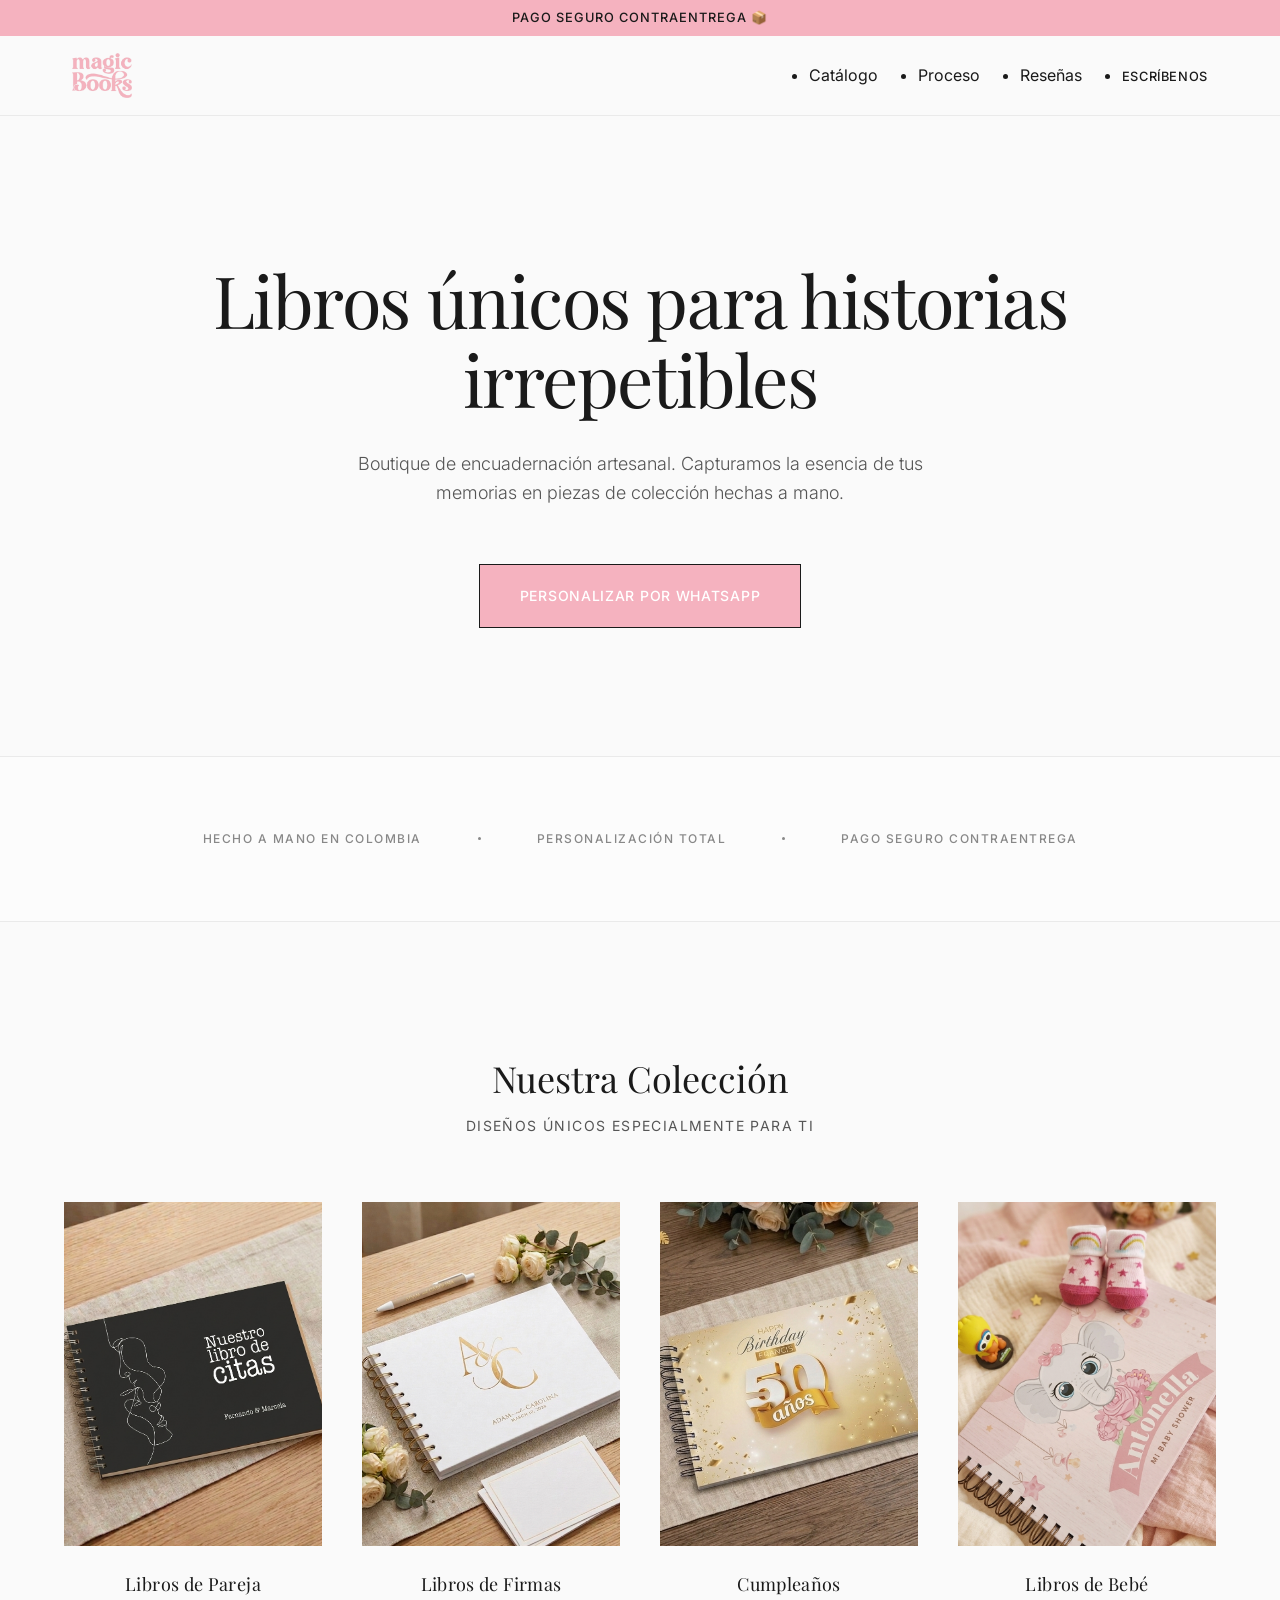
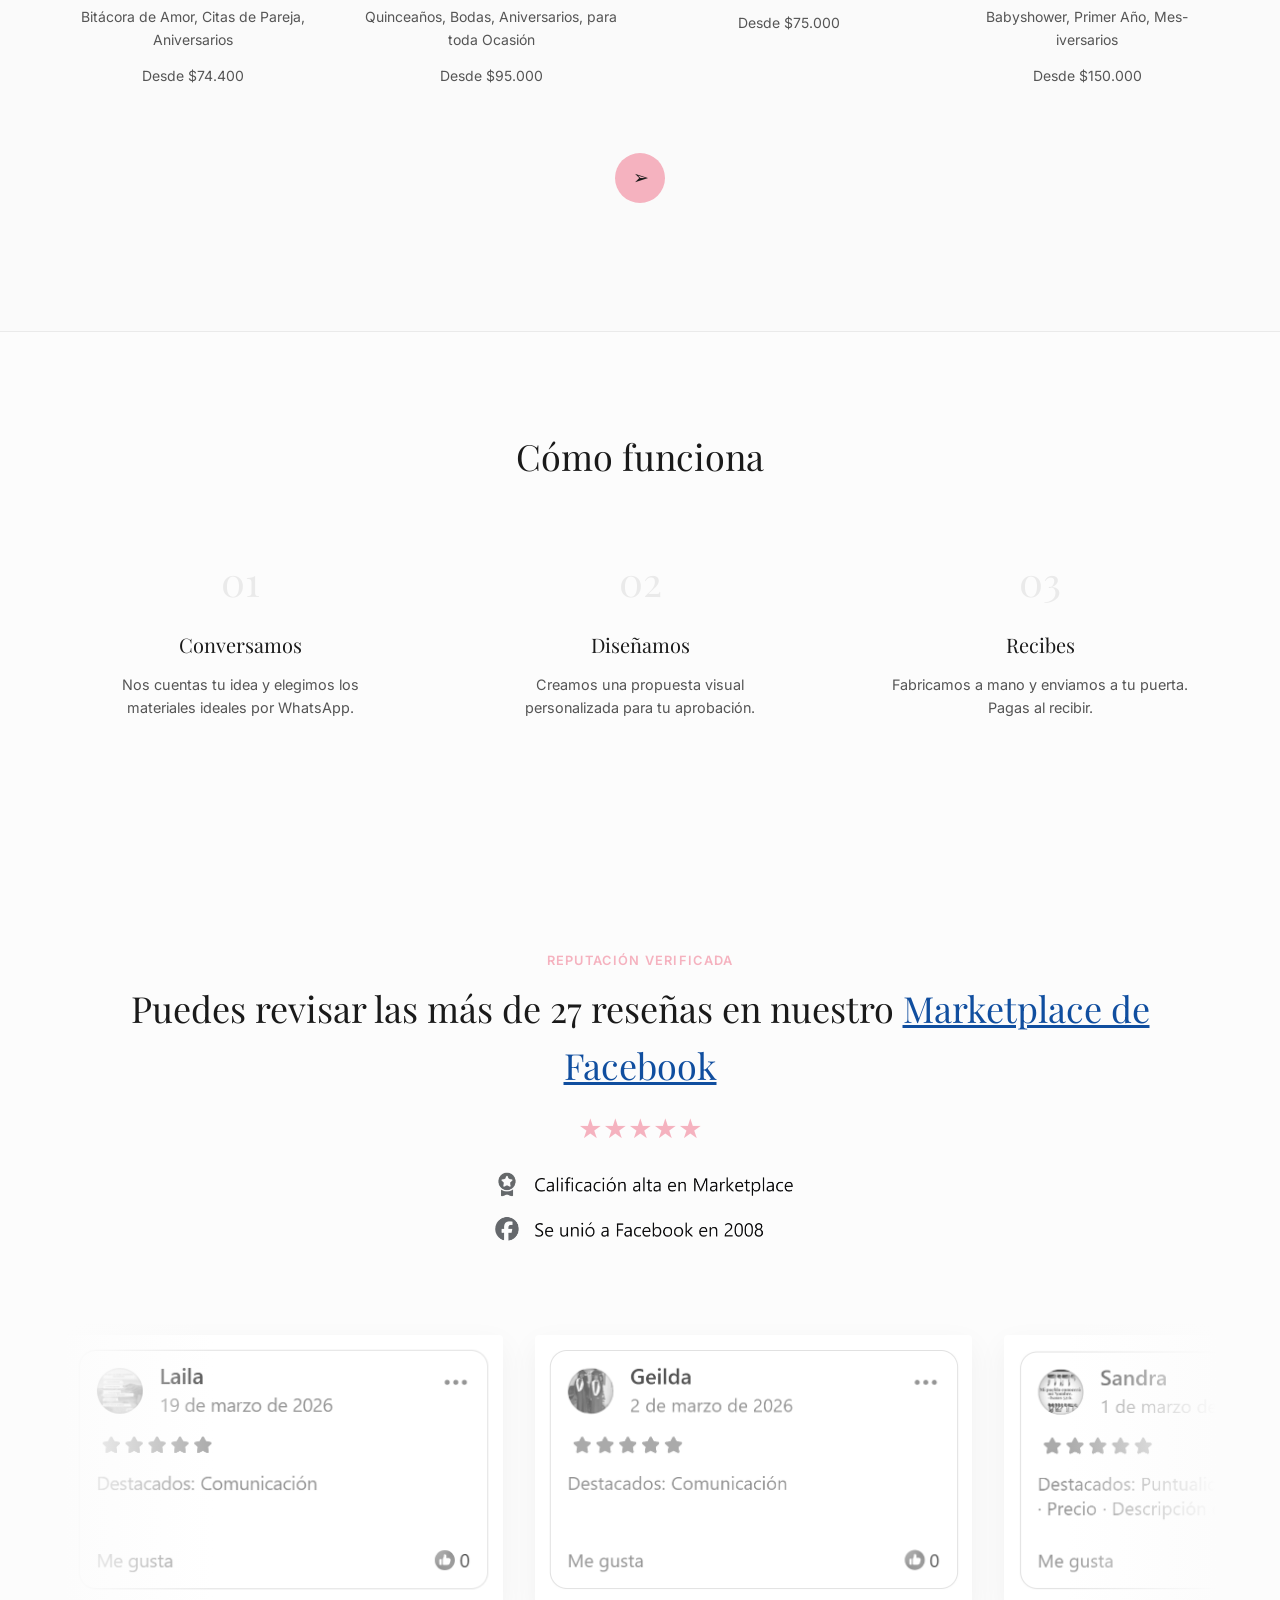
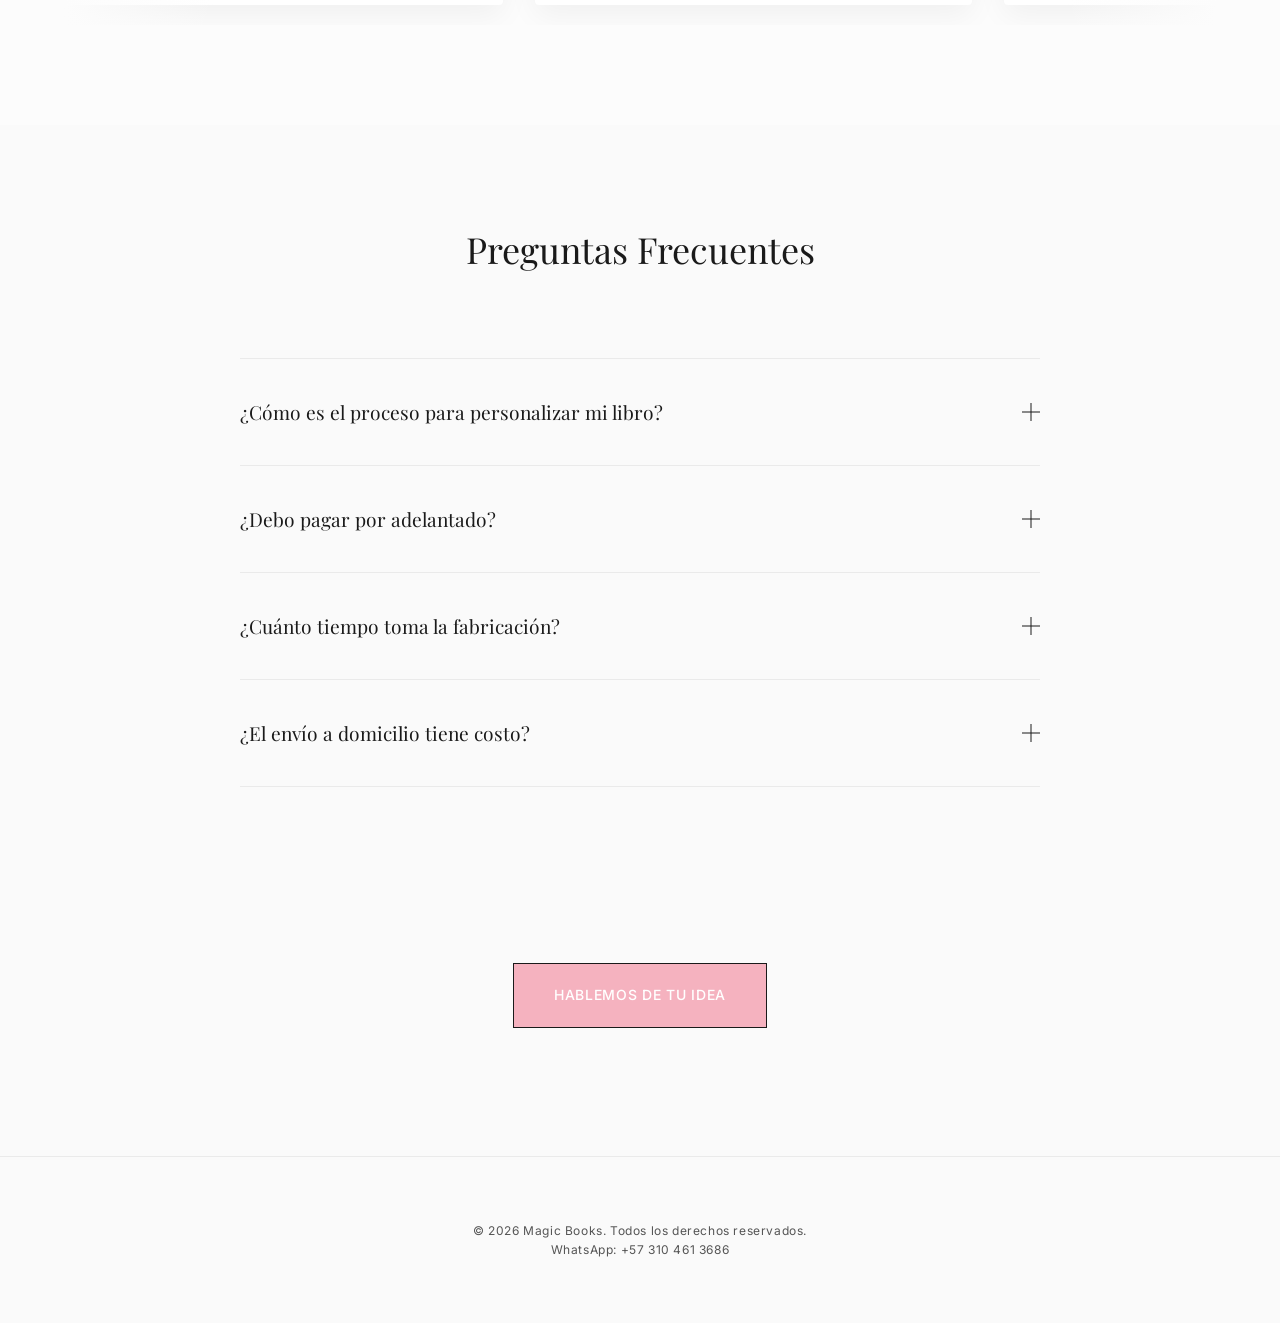
==== commit 07d959a4: "casi terminado" ====
--- a/index.html
+++ b/index.html
@@ -75,7 +75,7 @@
             <div class="container">
                 <div class="section-header">
                     <h2 class="section-title">Nuestra Colección</h2>
-                    <p class="section-tagline">Selección curada de formatos premium</p>
+                    <p class="section-tagline">Diseños únicos especialmente para ti</p>
                 </div>
                 <div class="catalog-grid">
                     <!-- Placeholder Card 1 -->
@@ -136,7 +136,7 @@
                 </div>
                 <div class="catalog-footer">
                     <a href="colecciones.html" class="btn-expand">
-                        <span class="btn-expand-icon">→</span>
+                        <span class="btn-expand-icon">➢</span>
                         <span class="btn-expand-text">Ver todas las colecciones</span>
                     </a>
                 </div>
@@ -324,6 +324,13 @@
                 </div>
             </div>
         </section>
+        <div class="hero2">
+            <div class="container">
+                <div class="hero-actions">
+                    <a href="#" class="btn btn-primary btn-whatsapp">Hablemos de tu idea</a>
+                </div>
+            </div>
+        </div>
     </main>
 
     <footer class="main-footer">
--- a/css/style.css
+++ b/css/style.css
@@ -228,6 +228,13 @@
     background-color: var(--clr-bg);
 }
 
+.hero2 {
+    /* Generous negative space using rem */
+    padding: 1rem 0 4rem;
+    text-align: center;
+    background-color: var(--clr-bg);
+}
+
 .hero-title {
     /* Fluid typography scaling robustly for very small mobile up to desktop */
     font-size: clamp(2.2rem, 8vw, 4.5rem);
@@ -440,7 +447,8 @@
     transition: width 0.6s cubic-bezier(0.23, 1, 0.32, 1), box-shadow 0.6s cubic-bezier(0.23, 1, 0.32, 1);
 }
 
-.btn-expand:hover {
+.btn-expand:hover,
+.btn-expand.is-active {
     width: 250px;
     /* Expands smoothly */
     box-shadow: 0 0 15px rgba(245, 178, 191, 0.5);
@@ -465,7 +473,8 @@
     transition: opacity 0.3s cubic-bezier(0.23, 1, 0.32, 1) 0.1s;
 }
 
-.btn-expand:hover .btn-expand-text {
+.btn-expand:hover .btn-expand-text,
+.btn-expand.is-active .btn-expand-text {
     opacity: 1;
 }
 
@@ -577,6 +586,10 @@
     .hero {
         padding: 9rem 0 8rem;
     }
+
+    .hero2 {
+        padding: 3rem 0 8rem;
+    }
 }
 
 /* ==========================================================================
@@ -622,6 +635,7 @@
         transform: translateY(0);
         opacity: 1;
     }
+
     100% {
         transform: translateY(-100%);
         opacity: 0;
@@ -633,6 +647,7 @@
         transform: translateY(100%);
         opacity: 0;
     }
+
     100% {
         transform: translateY(0);
         opacity: 1;
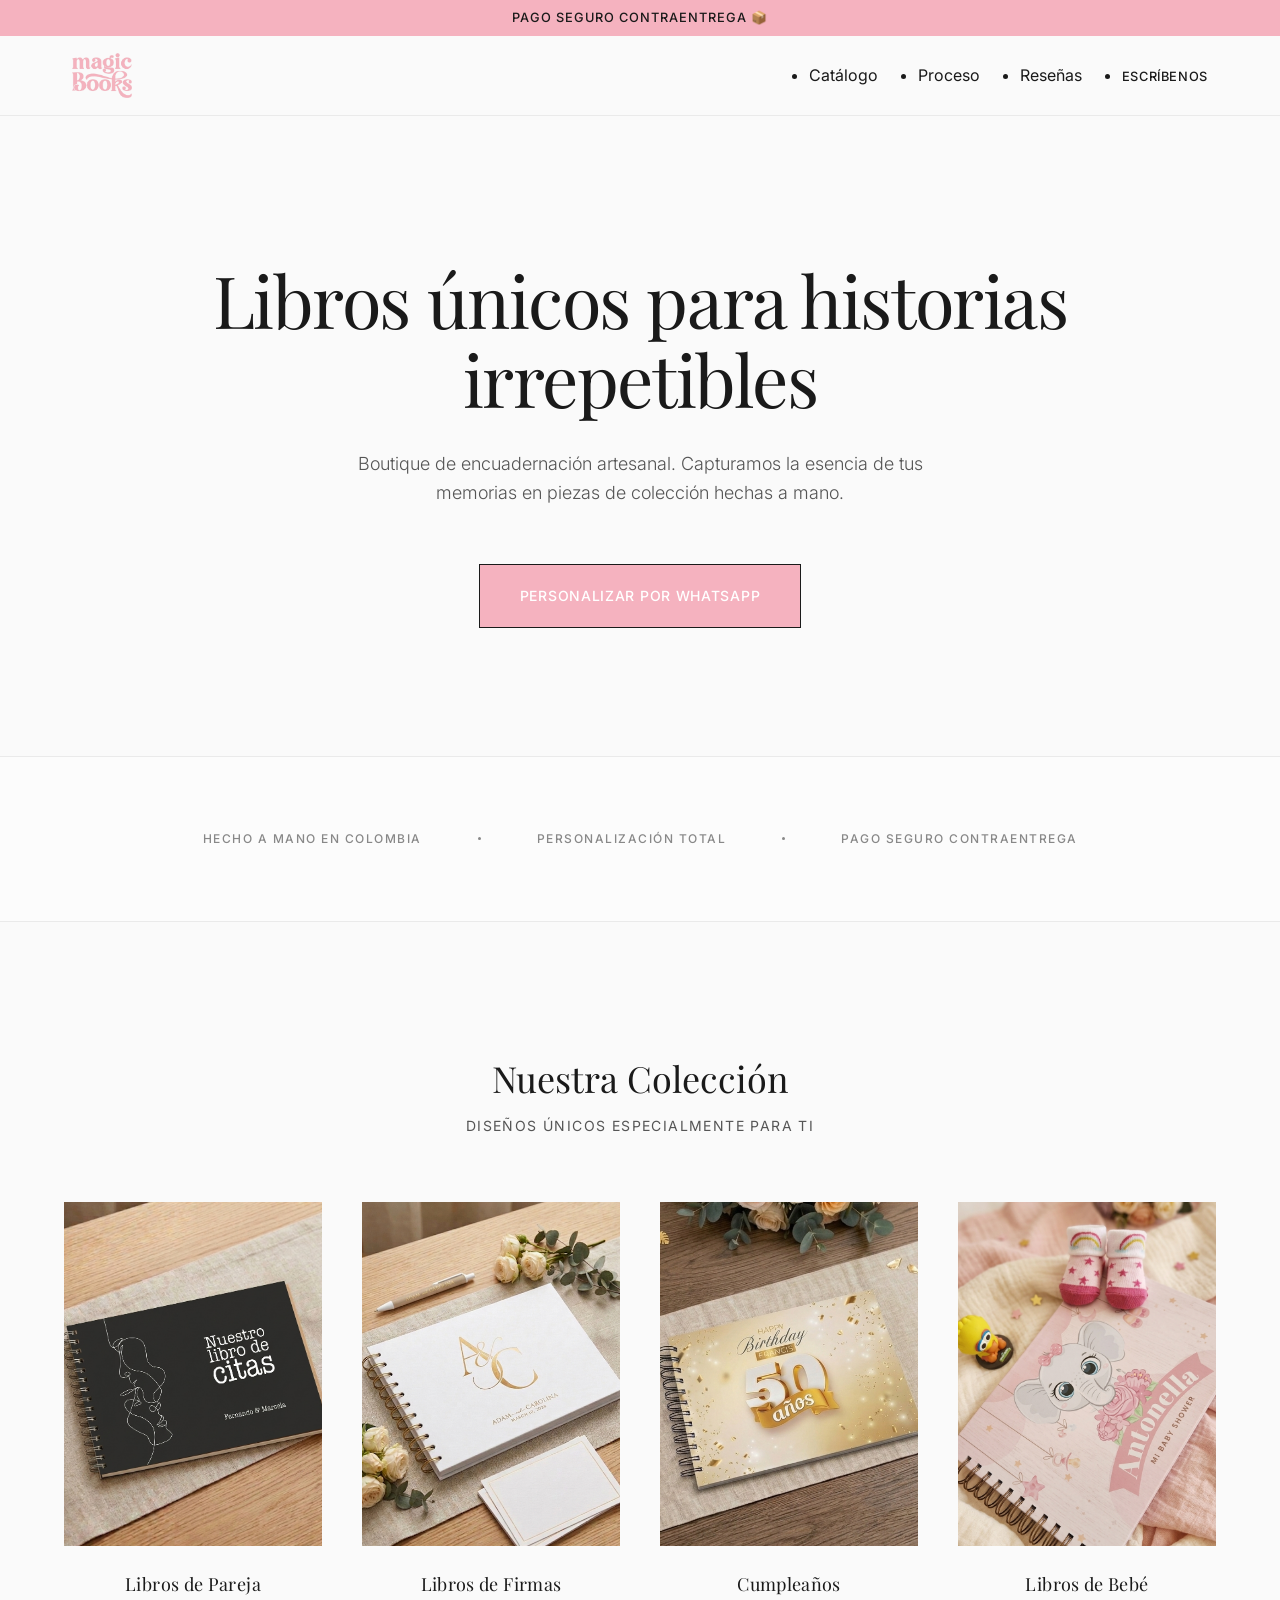
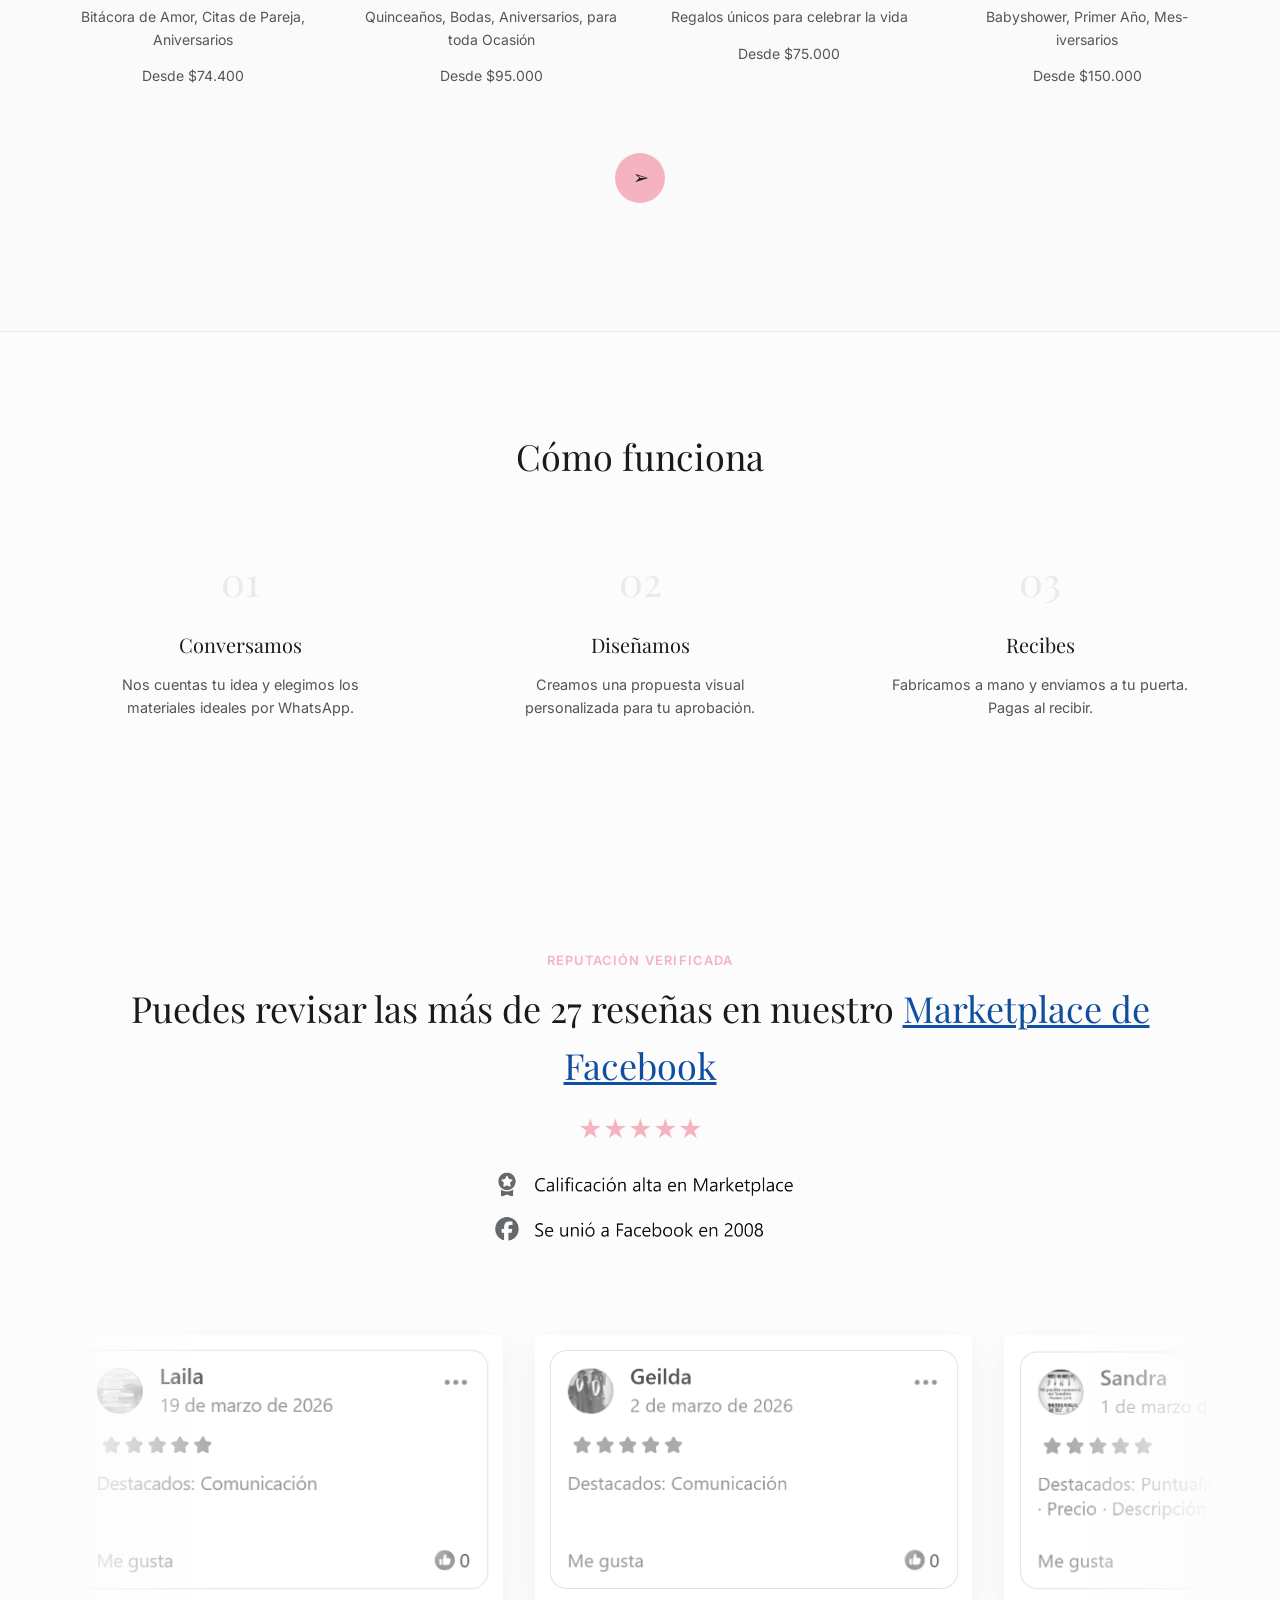
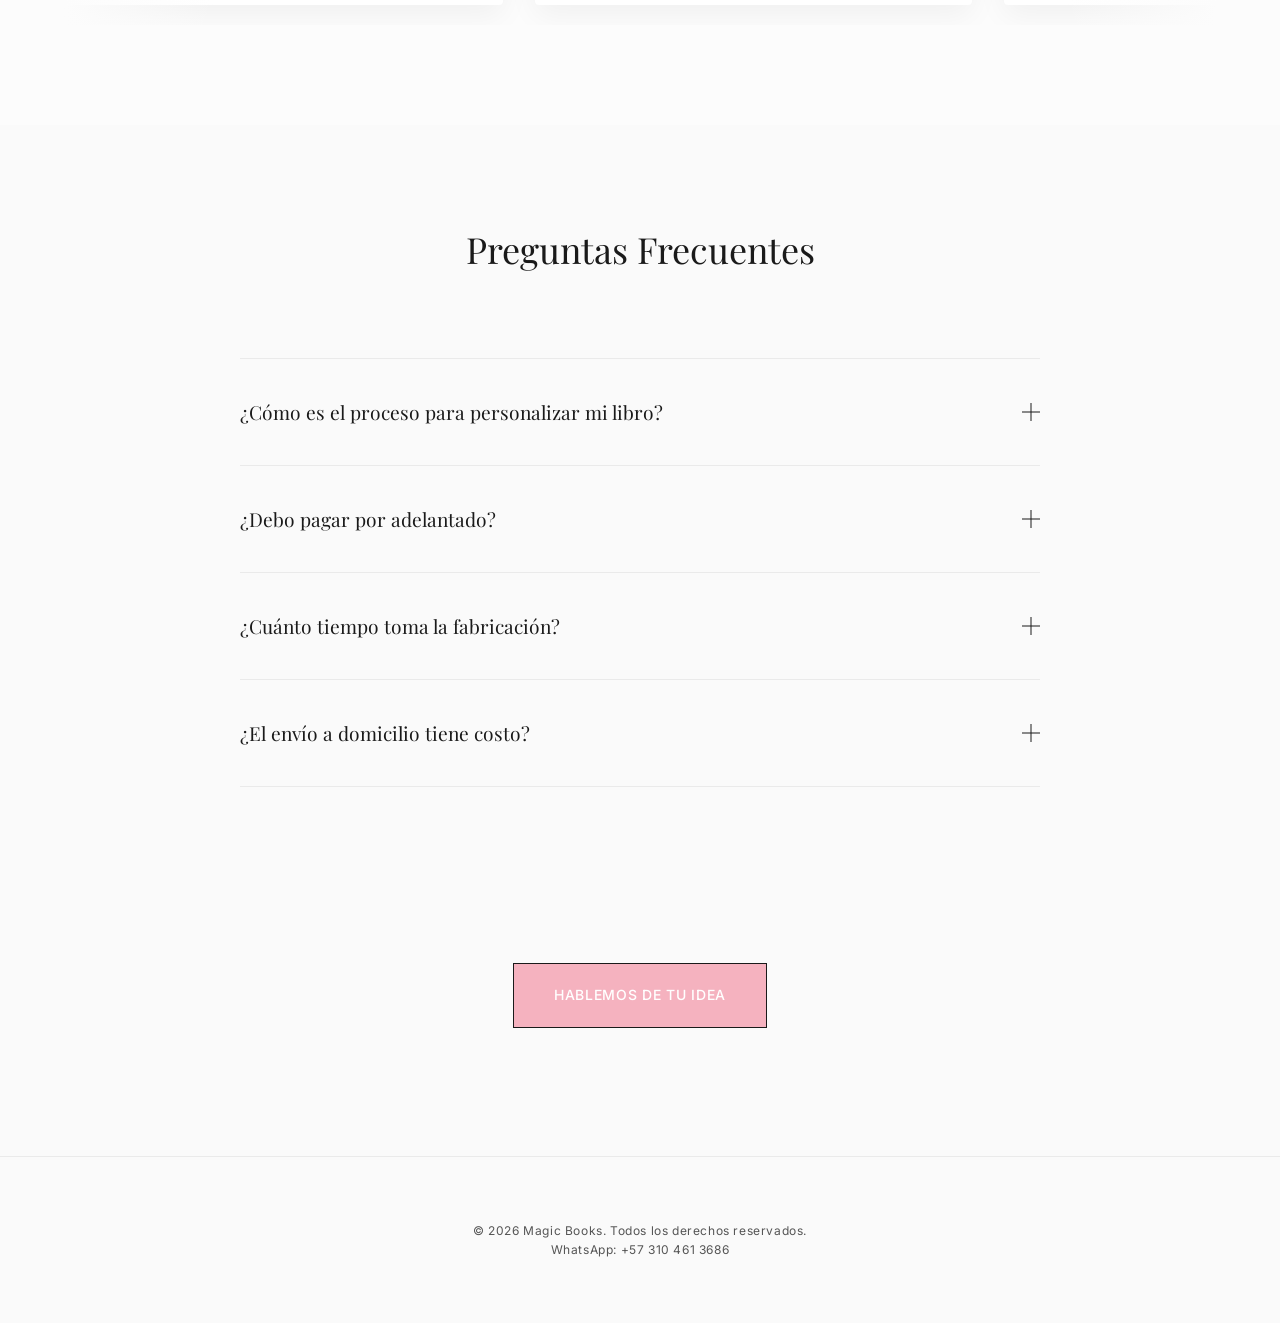
==== commit 8e67bdce: "commit casi final" ====
--- a/index.html
+++ b/index.html
@@ -25,7 +25,7 @@
     <header class="main-header">
         <div class="container header-container">
             <div class="logo">
-                <a href="/">
+                <a href="index.html">
                     <img src="assets/images/ui/logo.png" alt="Logo de Libros Únicos - Libros Personalizados">
                 </a>
             </div>
@@ -116,7 +116,7 @@
                         </div>
                         <div class="product-info">
                             <h3>Cumpleaños</h3>
-                            <p></p>
+                            <p>Regalos únicos para celebrar la vida</p>
                             <span class="product-price">Desde $75.000</span>
                         </div>
                     </article>
@@ -133,6 +133,7 @@
                             <p>Babyshower, Primer Año, Mes-iversarios</p>
                             <span class="product-price">Desde $150.000</span>
                         </div>
+                    </article>
                 </div>
                 <div class="catalog-footer">
                     <a href="colecciones.html" class="btn-expand">
@@ -179,7 +180,7 @@
                     <div class="trust-stars">
                         ★★★★★
                         <div>
-                            <img src="./assets/images/ui/image.png" alt="" style="width: 20rem;">
+                            <img src="./assets/images/ui/image.png" alt="Calificación 5 estrellas en Marketplace" style="width: 20rem;">
                         </div>
                     </div>
                 </div>
--- a/css/style.css
+++ b/css/style.css
@@ -375,6 +375,10 @@
     transition: all 0.9s cubic-bezier(0.23, 1, 0.32, 1);
 }
 
+.product-card:hover .product-image:not(.primary):not(.secondary) {
+    transform: scale(1.05);
+}
+
 .product-image.primary {
     opacity: 1;
     transform: scale(1);
@@ -574,6 +578,10 @@
         gap: 2.5rem;
     }
 
+    .catalog-grid.catalog-grid-alt {
+        grid-template-columns: repeat(3, 1fr);
+    }
+
     .nav-list {
         display: flex;
         gap: 2.5rem;
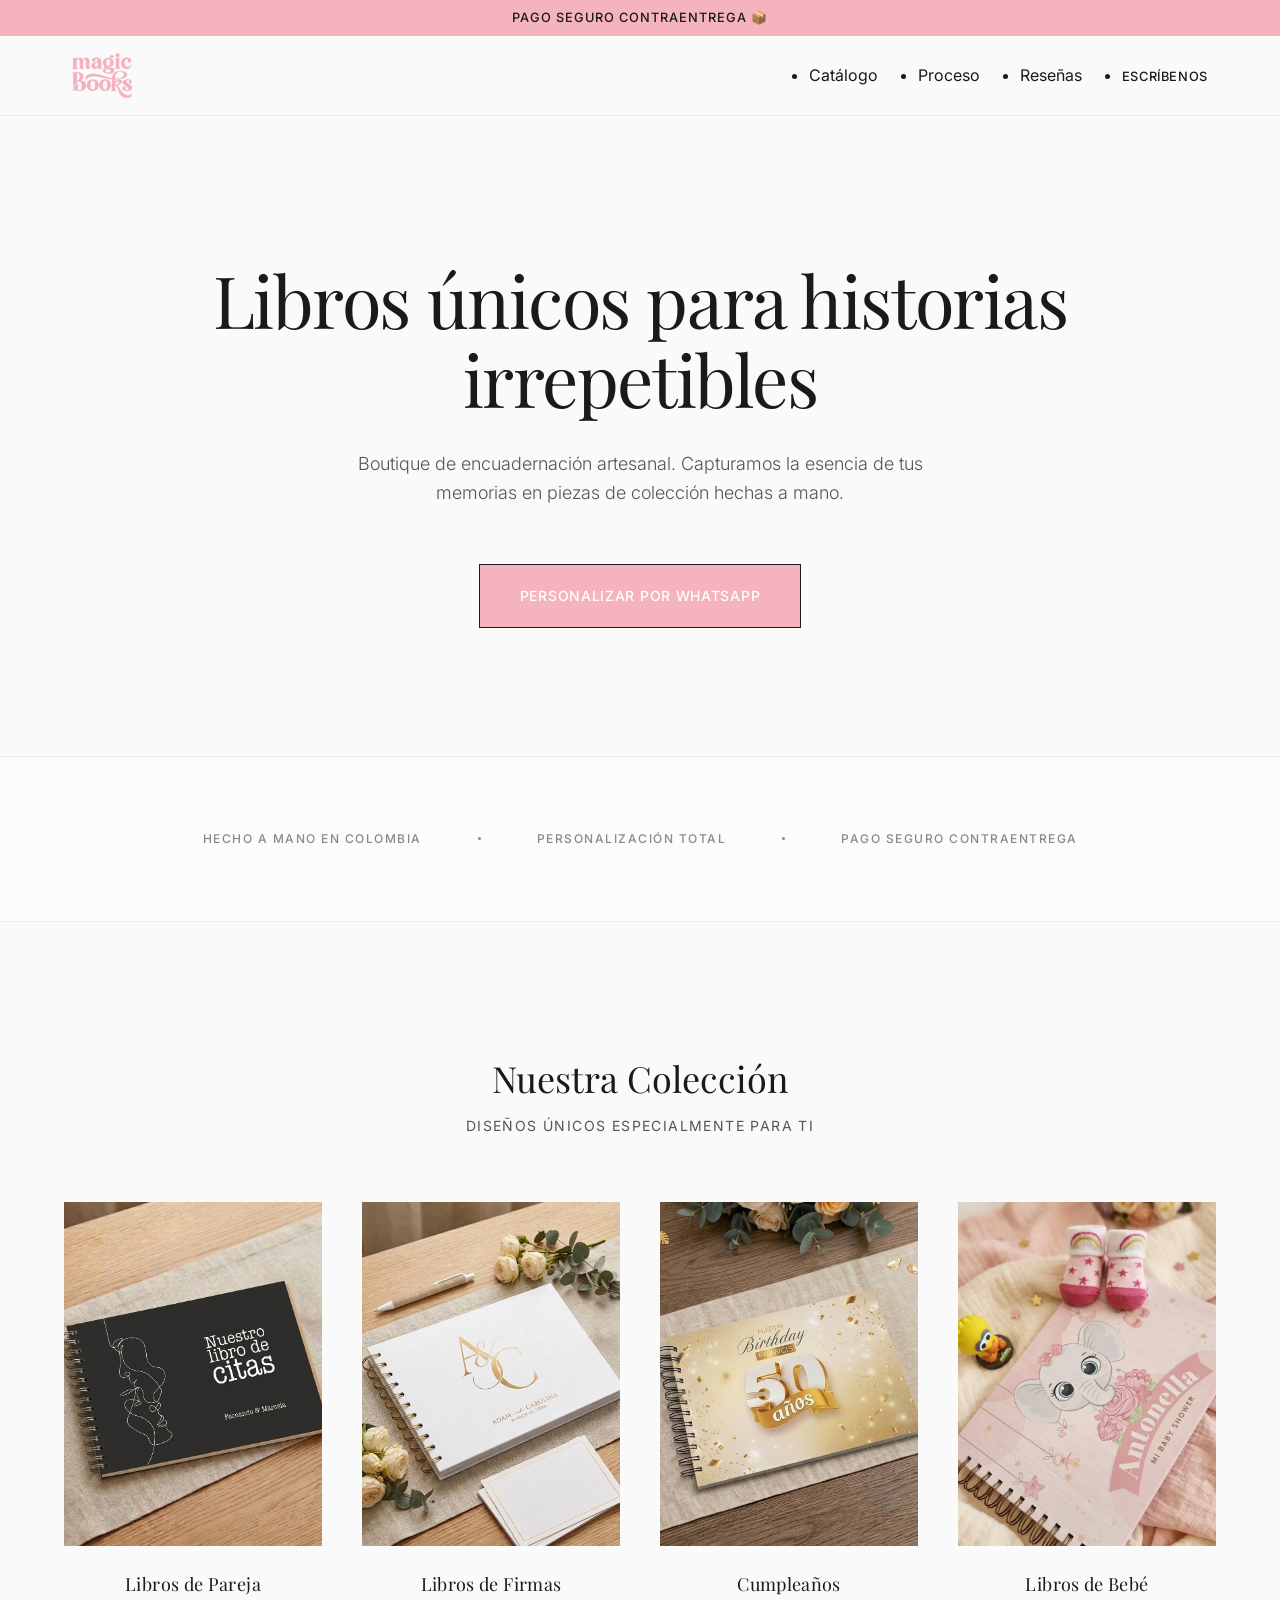
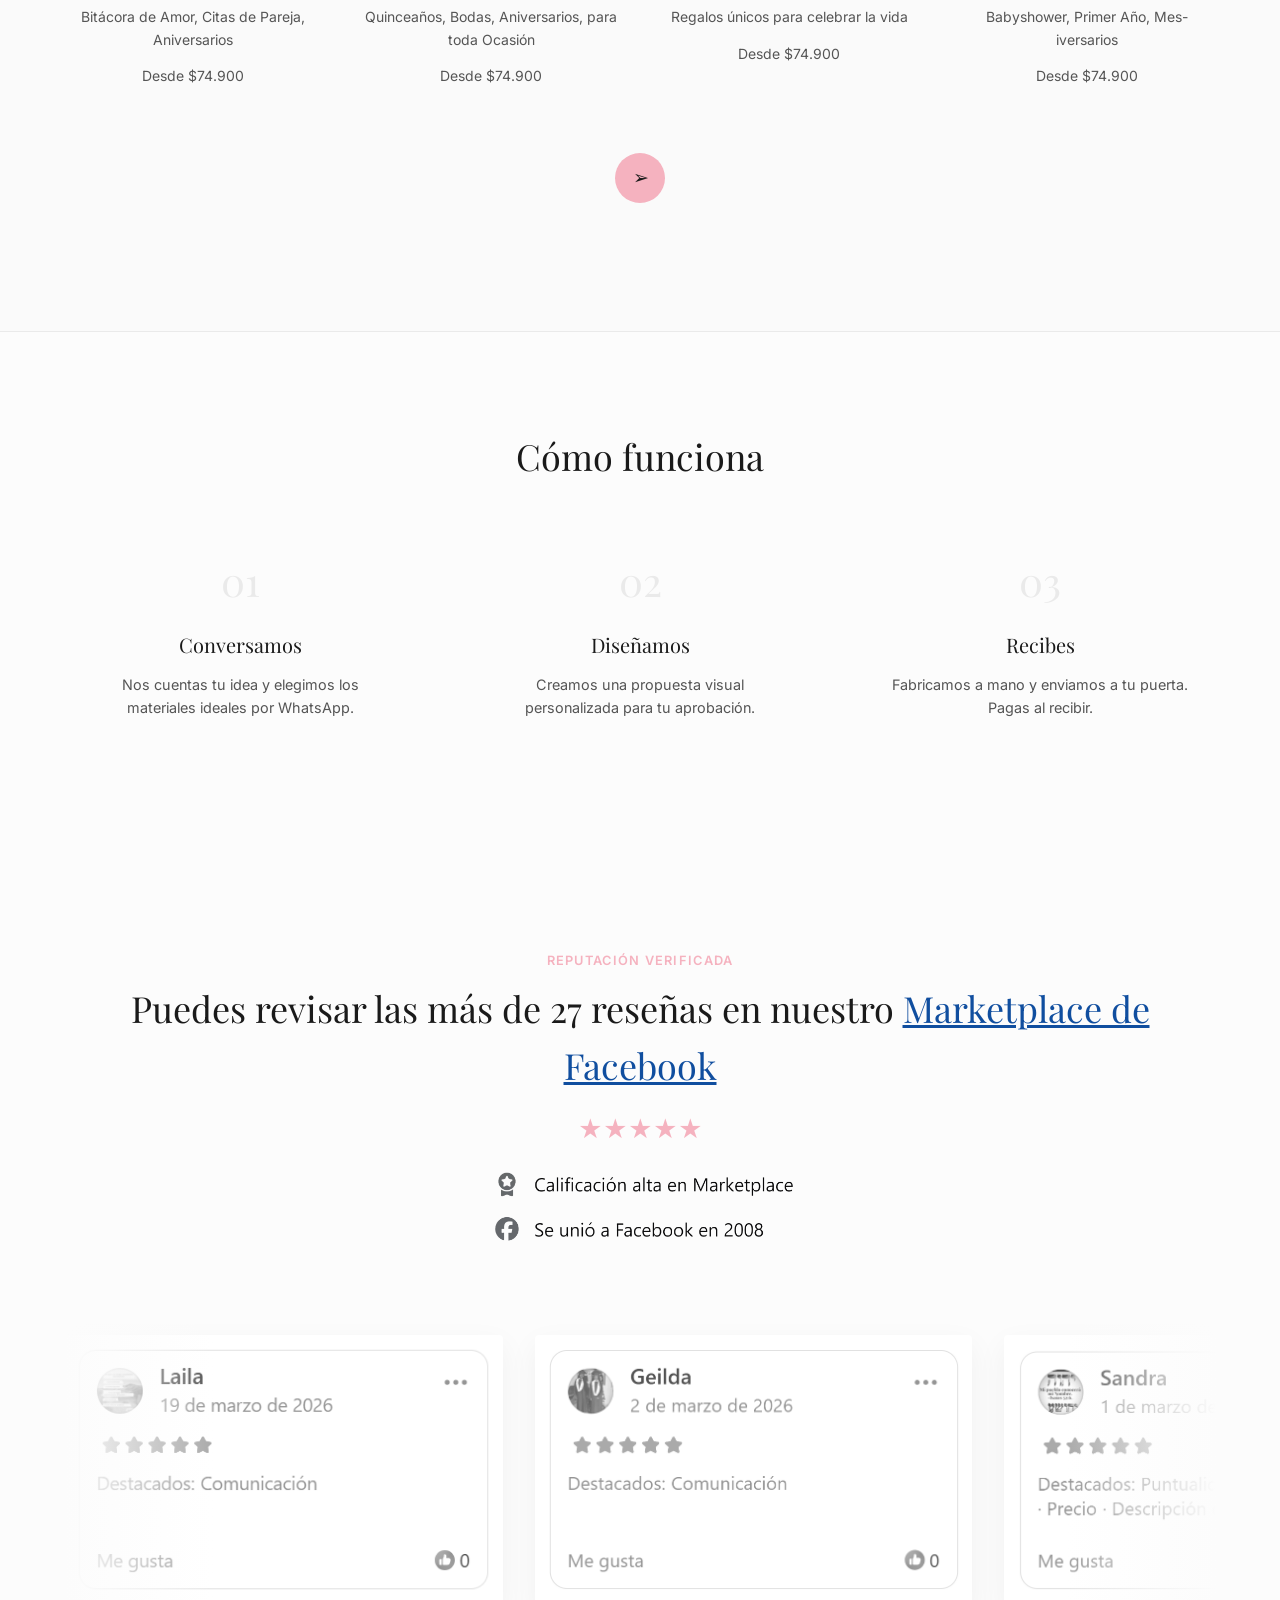
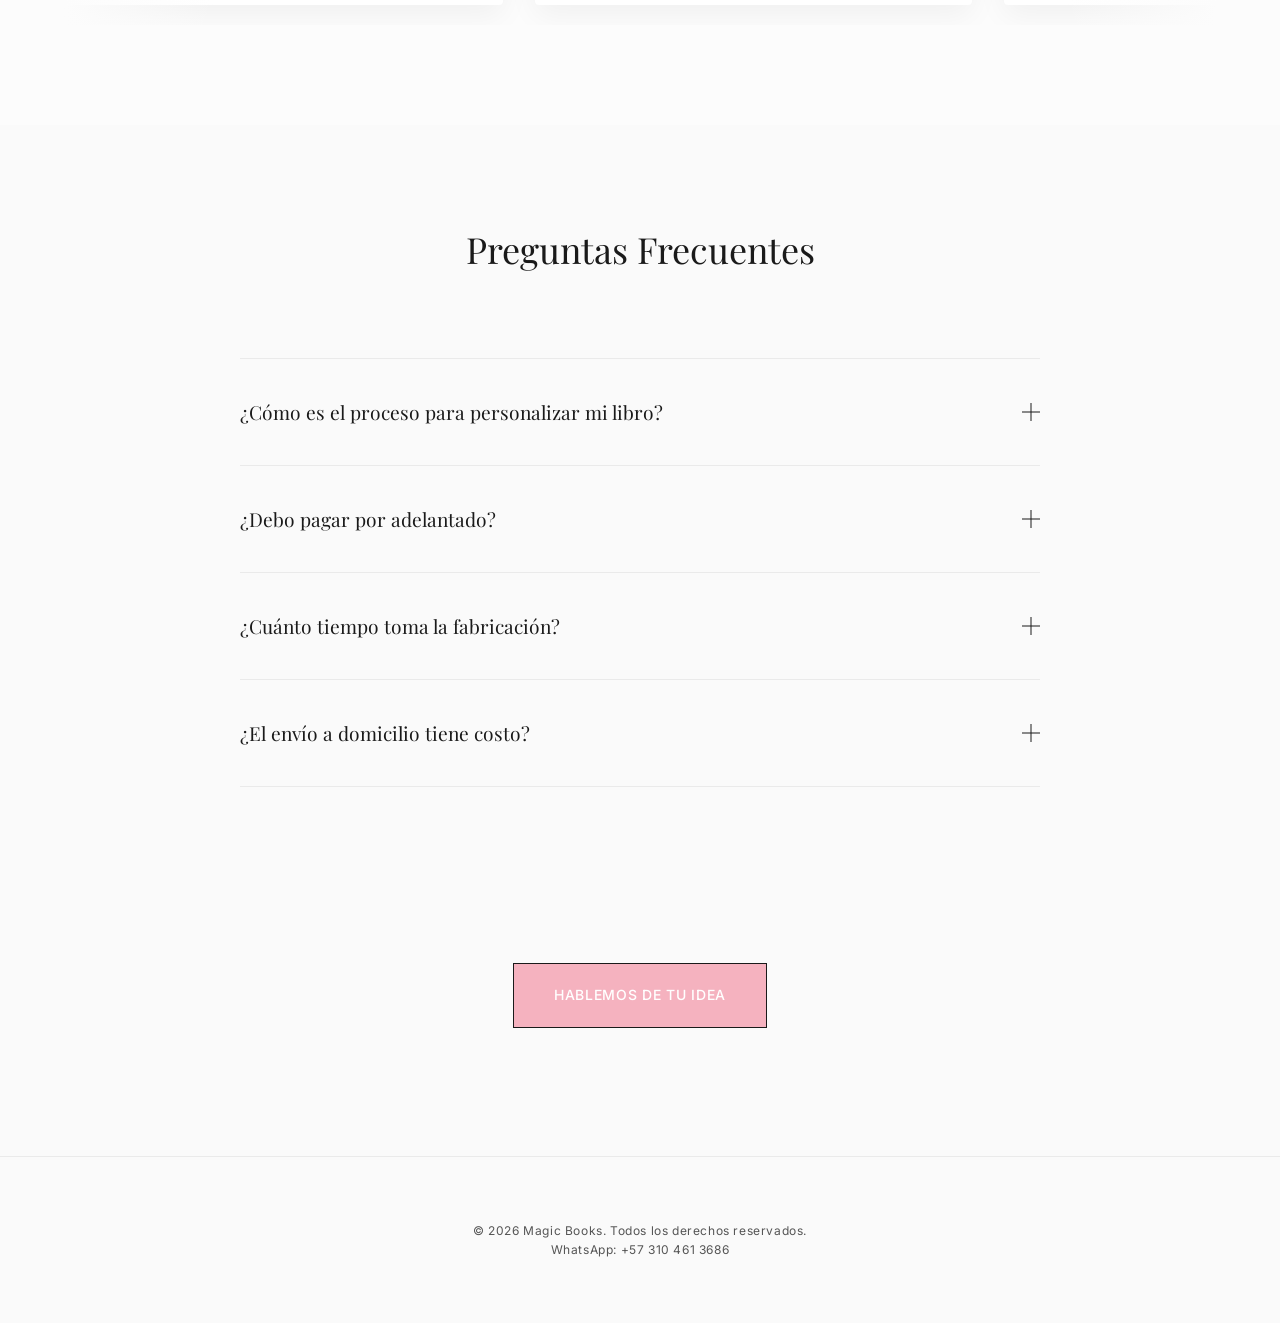
==== commit f5fa8134: "calidad fotos" ====
--- a/index.html
+++ b/index.html
@@ -81,57 +81,57 @@
                     <!-- Placeholder Card 1 -->
                     <article class="product-card">
                         <div class="product-image-container">
-                            <img src="./assets/images/products/citas.png" alt="Libro de Pareja"
+                            <img src="./assets/images/products/citas.webp" alt="Libro de Pareja"
                                 class="product-image primary">
-                            <img src="./assets/images/products/citas-1.png" alt="Detalle Personalizado"
+                            <img src="./assets/images/products/citas-1.webp" alt="Detalle Personalizado"
                                 class="product-image secondary">
                         </div>
                         <div class="product-info">
                             <h3>Libros de Pareja</h3>
                             <p>Bitácora de Amor, Citas de Pareja, Aniversarios</p>
-                            <span class="product-price">Desde $74.400</span>
+                            <span class="product-price">Desde $74.900</span>
                         </div>
                     </article>
                     <!-- Placeholder Card 2 -->
                     <article class="product-card">
                         <div class="product-image-container">
-                            <img src="./assets/images/products/firmas-boda-1.png" alt="Libro de Firmas"
+                            <img src="./assets/images/products/firmas-boda-1.webp" alt="Libro de Firmas"
                                 class="product-image primary">
-                            <img src="./assets/images/products/firmas-boda-2.png" alt="Detalle Personalizado"
+                            <img src="./assets/images/products/firmas-boda-2.webp" alt="Detalle Personalizado"
                                 class="product-image secondary">
                         </div>
                         <div class="product-info">
                             <h3>Libros de Firmas</h3>
                             <p>Quinceaños, Bodas, Aniversarios, para toda Ocasión</p>
-                            <span class="product-price">Desde $95.000</span>
+                            <span class="product-price">Desde $74.900</span>
                         </div>
                     </article>
                     <!-- Placeholder Card 3 -->
                     <article class="product-card">
                         <div class="product-image-container">
-                            <img src="./assets/images/products/cumpleaa.png" alt="Cumpleaños"
+                            <img src="./assets/images/products/cumpleaa.webp" alt="Cumpleaños"
                                 class="product-image primary">
-                            <img src="./assets/images/products/cumpleaa-1.png" alt="Detalle Personalizado"
+                            <img src="./assets/images/products/cumpleaa-1.webp" alt="Detalle Personalizado"
                                 class="product-image secondary">
                         </div>
                         <div class="product-info">
                             <h3>Cumpleaños</h3>
                             <p>Regalos únicos para celebrar la vida</p>
-                            <span class="product-price">Desde $75.000</span>
+                            <span class="product-price">Desde $74.900</span>
                         </div>
                     </article>
                     <!-- Placeholder Card 4 -->
                     <article class="product-card">
                         <div class="product-image-container">
-                            <img src="./assets/images/products/baby-1.png" alt="Álbum Familiar"
+                            <img src="./assets/images/products/baby-1.webp" alt="Álbum Familiar"
                                 class="product-image primary">
-                            <img src="./assets/images/products/baby-2.png" alt="Detalle Personalizado"
+                            <img src="./assets/images/products/baby-2.webp" alt="Detalle Personalizado"
                                 class="product-image secondary">
                         </div>
                         <div class="product-info">
                             <h3>Libros de Bebé</h3>
                             <p>Babyshower, Primer Año, Mes-iversarios</p>
-                            <span class="product-price">Desde $150.000</span>
+                            <span class="product-price">Desde $74.900</span>
                         </div>
                     </article>
                 </div>
@@ -180,7 +180,8 @@
                     <div class="trust-stars">
                         ★★★★★
                         <div>
-                            <img src="./assets/images/ui/image.png" alt="Calificación 5 estrellas en Marketplace" style="width: 20rem;">
+                            <img src="./assets/images/ui/image.png" alt="Calificación 5 estrellas en Marketplace"
+                                style="width: 20rem;">
                         </div>
                     </div>
                 </div>
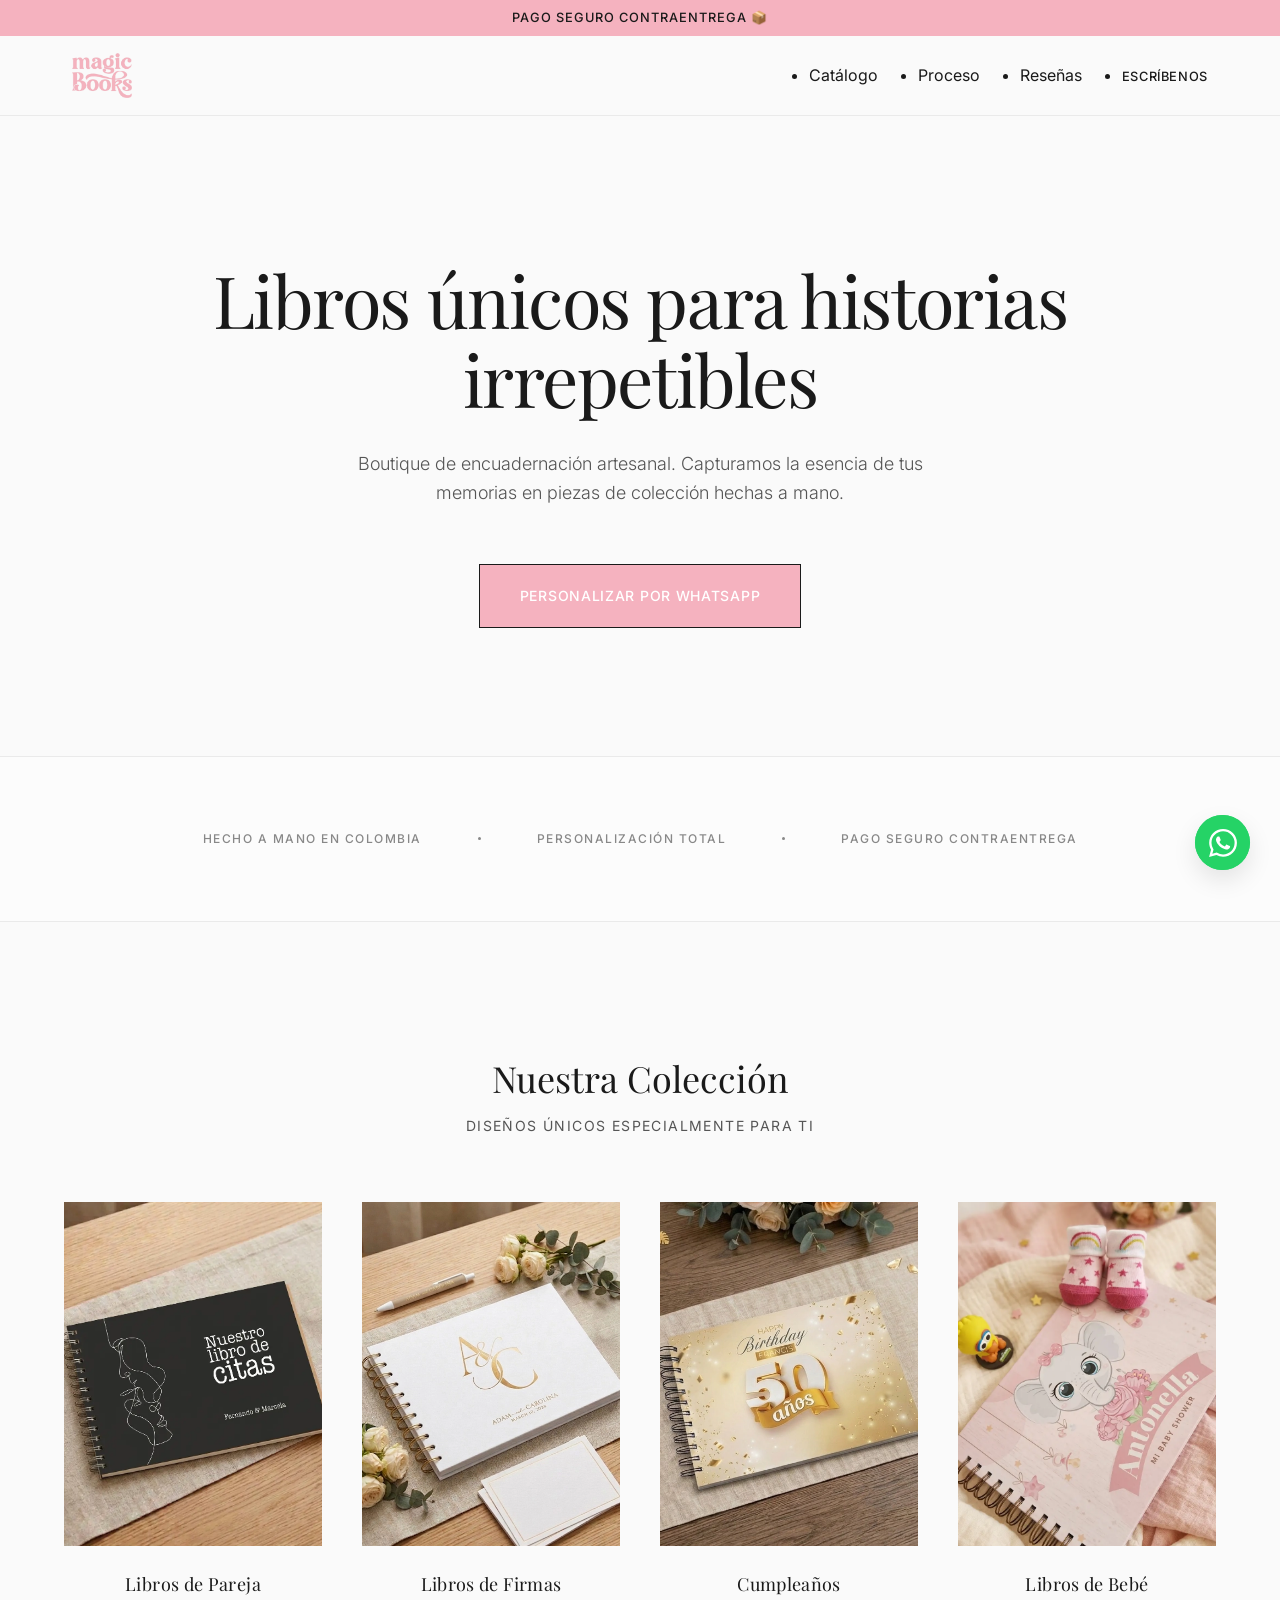
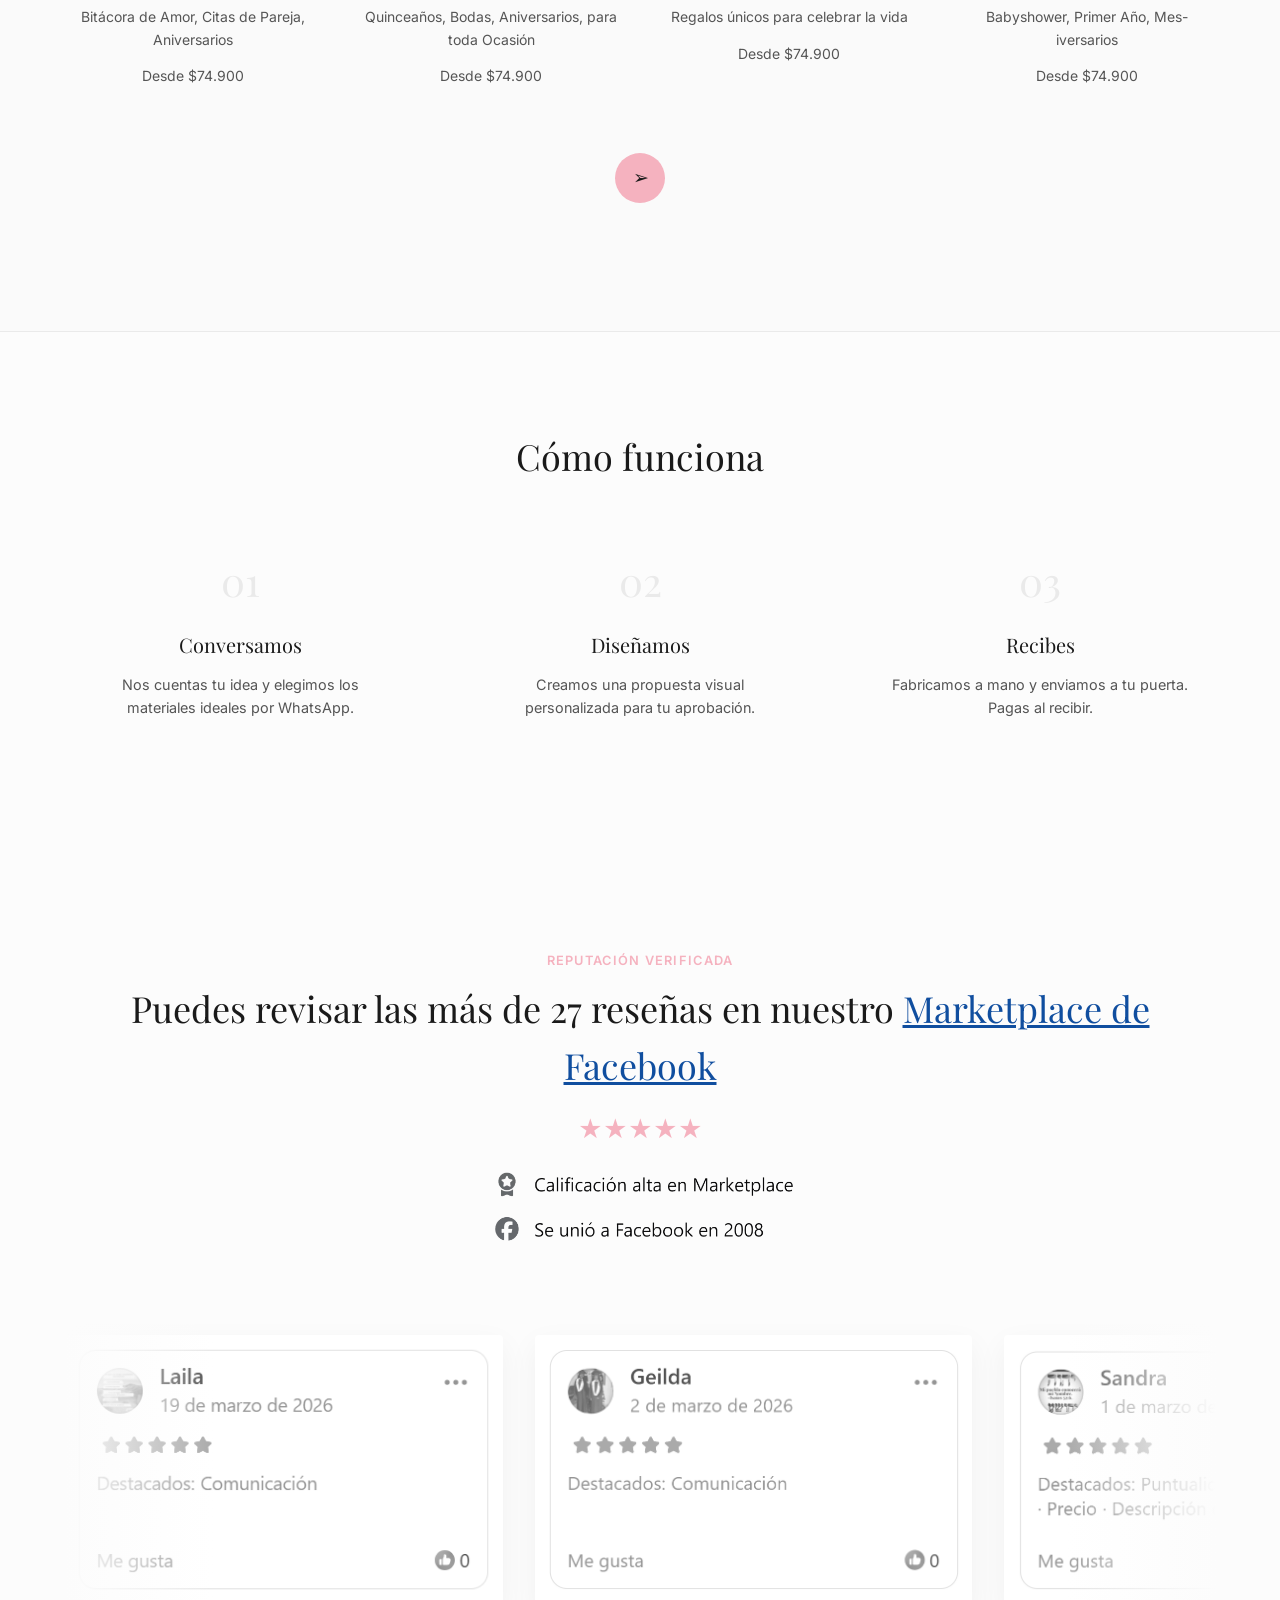
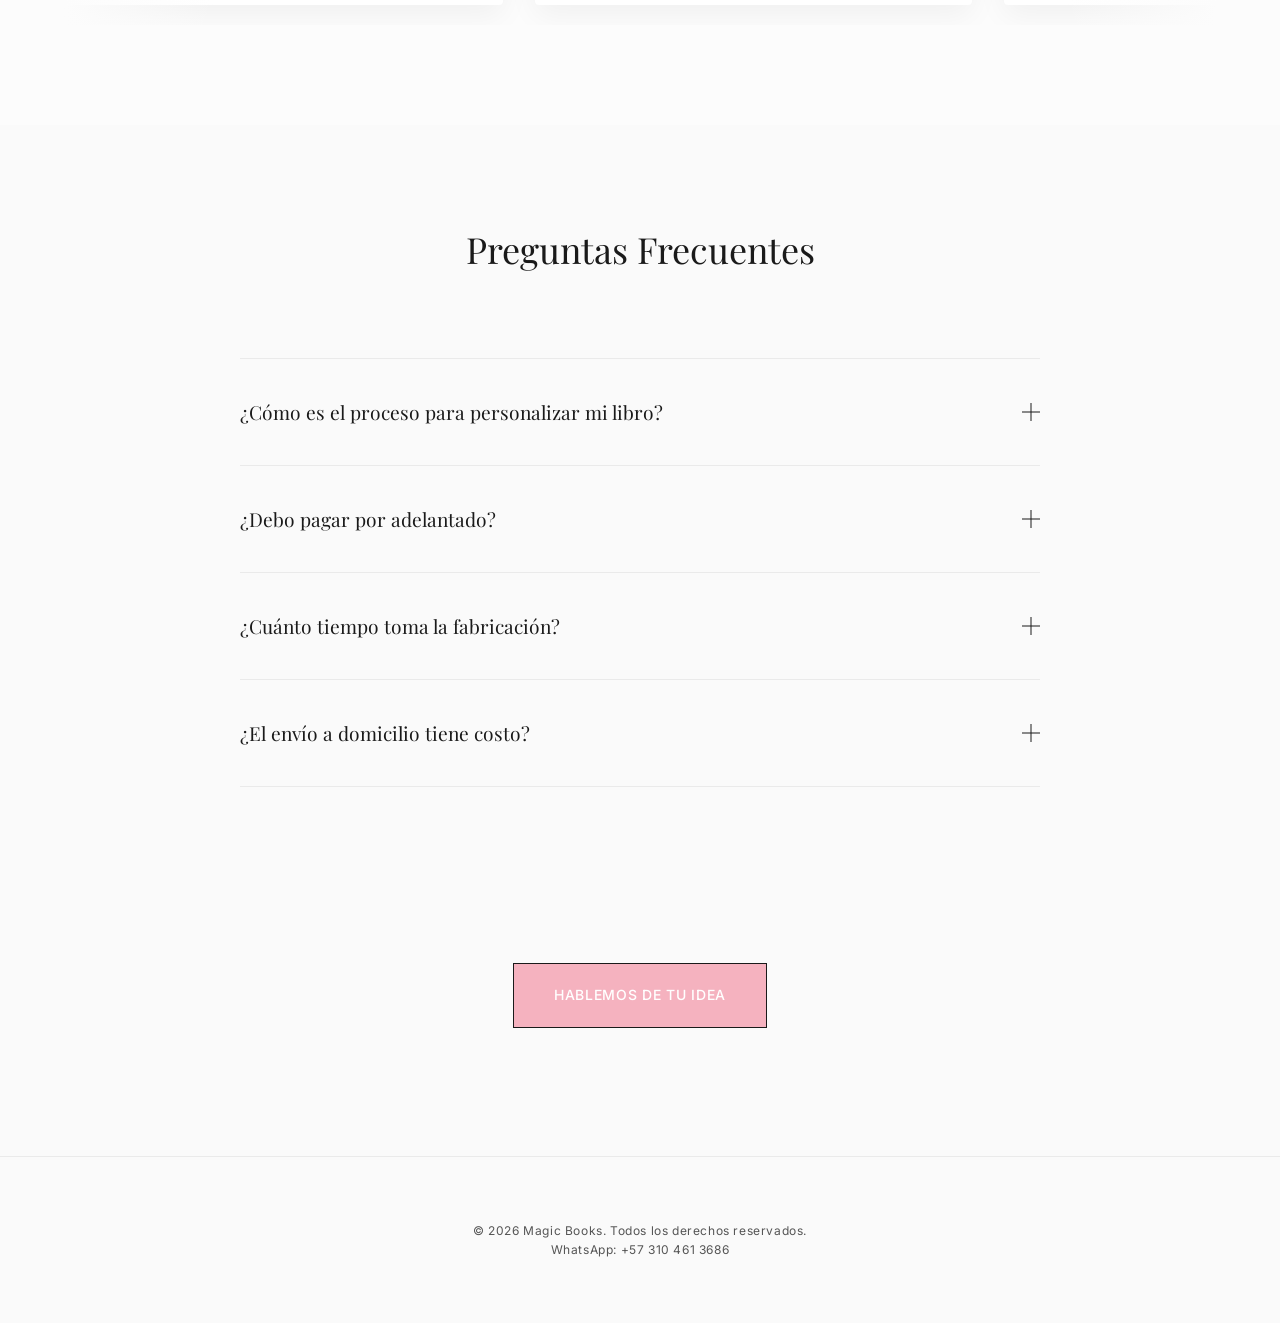
==== commit 31008362: "wpp" ====
--- a/index.html
+++ b/index.html
@@ -347,6 +347,12 @@
     </footer>
 
     <script src="js/main.js"></script>
+
+    <!-- Floating WhatsApp Button -->
+    <a href="#" class="wpp-float btn-whatsapp" aria-label="Escríbenos por WhatsApp">
+        <span class="wpp-tooltip">Hablemos de tu libro</span>
+        <svg xmlns="http://www.w3.org/2000/svg" viewBox="0 0 24 24" width="28" height="28" fill="white"><path d="M17.472 14.382c-.297-.149-1.758-.867-2.03-.967-.273-.099-.471-.148-.67.15-.197.297-.767.966-.94 1.164-.173.199-.347.223-.644.075-.297-.15-1.255-.463-2.39-1.475-.888-.788-1.489-1.761-1.663-2.06-.173-.297-.018-.458.13-.606.134-.133.298-.347.446-.52.149-.174.198-.298.298-.497.099-.198.05-.371-.025-.52-.075-.149-.669-1.612-.916-2.207-.242-.579-.487-.5-.669-.51a5.816 5.816 0 0 0-.571-.01c-.198 0-.52.074-.792.372-.272.297-1.04 1.016-1.04 2.479 0 1.462 1.065 2.875 1.213 3.074.149.198 2.096 3.2 5.077 4.487.709.306 1.262.489 1.694.625.712.227 1.36.195 1.871.118.571-.085 1.758-.719 2.006-1.413.248-.694.248-1.289.173-1.413-.074-.124-.272-.198-.57-.347m-5.421 7.403h-.004a9.87 9.87 0 0 1-5.031-1.378l-.361-.214-3.741.982.998-3.648-.235-.374a9.86 9.86 0 0 1-1.51-5.26c.001-5.45 4.436-9.884 9.888-9.884 2.64 0 5.122 1.03 6.988 2.898a9.825 9.825 0 0 1 2.893 6.994c-.003 5.45-4.437 9.884-9.885 9.884m8.413-18.297A11.815 11.815 0 0 0 12.05 0C5.495 0 .16 5.335.157 11.892c0 2.096.547 4.142 1.588 5.945L.057 24l6.305-1.654a11.882 11.882 0 0 0 5.683 1.448h.005c6.554 0 11.89-5.335 11.893-11.893a11.821 11.821 0 0 0-3.48-8.413Z"/></svg>
+    </a>
 </body>
 
 </html>
--- a/css/style.css
+++ b/css/style.css
@@ -102,8 +102,9 @@
     justify-content: space-between;
     align-items: center;
     width: 100%;
-    padding: 0 5%;
-    /* Safe horizontal padding to protect logo/icons from edges */
+    max-width: 1200px;
+    margin: 0 auto;
+    padding: 0 20px;
 }
 
 .logo {
@@ -363,7 +364,7 @@
     position: relative;
     overflow: hidden;
     margin-bottom: 1.5rem;
-    background-color: #f9f9f9;
+    background-color: #f0f0f0;
     aspect-ratio: 3 / 4;
 }
 
@@ -483,6 +484,55 @@
 }
 
 /* ==========================================================================
+   BACK BUTTON (Pill Expander)
+   ========================================================================== */
+.btn-back {
+    display: flex;
+    align-items: center;
+    justify-content: center;
+    margin: 0 auto 3rem auto;
+    background-color: transparent;
+    border: 1px solid var(--clr-border);
+    color: var(--clr-text-main);
+    height: 48px;
+    width: fit-content;
+    border-radius: 24px;
+    padding: 0 24px;
+    text-decoration: none;
+    transition: all 0.4s cubic-bezier(0.23, 1, 0.32, 1);
+}
+
+.btn-back:hover {
+    background-color: var(--accent-dark);
+    border-color: var(--accent-dark);
+    color: #ffffff;
+    box-shadow: 0 5px 15px rgba(245, 178, 191, 0.4);
+    transform: translateY(-2px);
+}
+
+.btn-back-icon {
+    font-size: 1.1rem;
+    flex-shrink: 0;
+    margin-right: 10px;
+    line-height: 1;
+    transition: transform 0.4s cubic-bezier(0.23, 1, 0.32, 1);
+}
+
+.btn-back:hover .btn-back-icon {
+    transform: translateX(-5px);
+}
+
+.btn-back-text {
+    white-space: nowrap;
+    opacity: 1;
+    font-weight: 500;
+    font-family: var(--font-body);
+    font-size: 0.85rem;
+    text-transform: uppercase;
+    letter-spacing: 0.05em;
+}
+
+/* ==========================================================================
    HOW IT WORKS (Process)
    ========================================================================== */
 .how-it-works {
@@ -578,8 +628,8 @@
         gap: 2.5rem;
     }
 
-    .catalog-grid.catalog-grid-alt {
-        grid-template-columns: repeat(3, 1fr);
+    .catalog-grid.smart-grid {
+        grid-template-columns: repeat(auto-fit, minmax(280px, 1fr)) !important;
     }
 
     .nav-list {
@@ -842,6 +892,84 @@
     max-width: 150px;
     z-index: 2;
     pointer-events: none;
+}
+
+/* ==========================================================================
+   FLOATING WHATSAPP BUTTON
+   ========================================================================== */
+.wpp-float {
+    position: fixed;
+    bottom: 30px;
+    right: 30px;
+    width: 55px;
+    height: 55px;
+    background-color: #25D366; /* Official WhatsApp Green */
+    border-radius: 50%;
+    display: flex;
+    justify-content: center;
+    align-items: center;
+    box-shadow: 0 10px 25px rgba(0,0,0,0.1);
+    z-index: 9999;
+    transition: transform 0.3s cubic-bezier(0.23, 1, 0.32, 1);
+}
+
+.wpp-float::before {
+    content: '';
+    position: absolute;
+    top: 0;
+    left: 0;
+    width: 100%;
+    height: 100%;
+    background-color: #25D366;
+    border-radius: 50%;
+    z-index: -1;
+    animation: pulse 2s infinite;
+}
+
+.wpp-float:hover {
+    transform: scale(1.1);
+}
+
+.wpp-float:hover .wpp-tooltip {
+    opacity: 1;
+    visibility: visible;
+    transform: translateY(-50%) translateX(0);
+}
+
+.wpp-tooltip {
+    position: absolute;
+    right: 70px;
+    top: 50%;
+    transform: translateY(-50%) translateX(10px);
+    background-color: #ffffff;
+    color: var(--clr-text-main);
+    padding: 8px 16px;
+    border-radius: 20px;
+    font-family: var(--font-body);
+    font-size: 0.85rem;
+    font-weight: 500;
+    white-space: nowrap;
+    box-shadow: 0 5px 15px rgba(0,0,0,0.1);
+    opacity: 0;
+    visibility: hidden;
+    transition: all 0.3s cubic-bezier(0.23, 1, 0.32, 1);
+}
+
+.wpp-tooltip.show-delay {
+    opacity: 1;
+    visibility: visible;
+    transform: translateY(-50%) translateX(0);
+}
+
+@keyframes pulse {
+    0% {
+        transform: scale(1);
+        opacity: 0.8;
+    }
+    100% {
+        transform: scale(1.5);
+        opacity: 0;
+    }
 }
 
 .reviews-ticker-container::before {
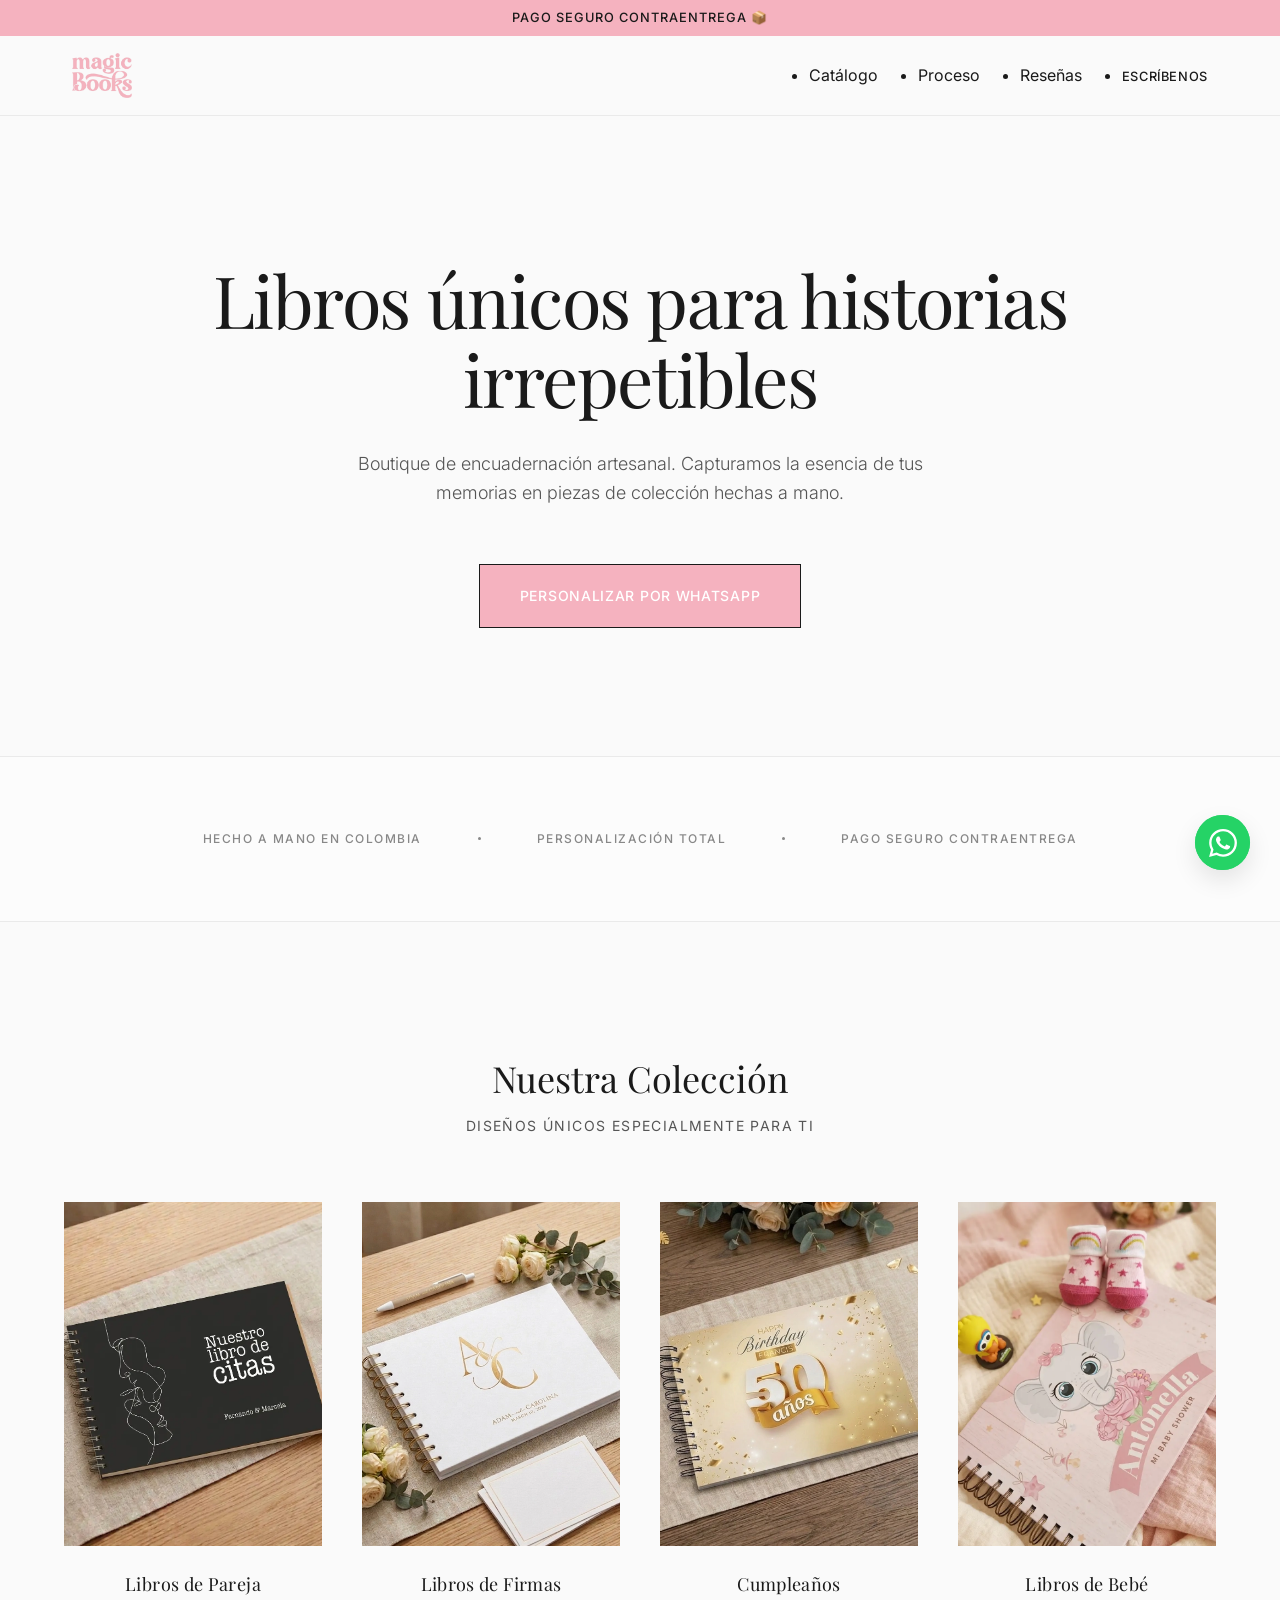
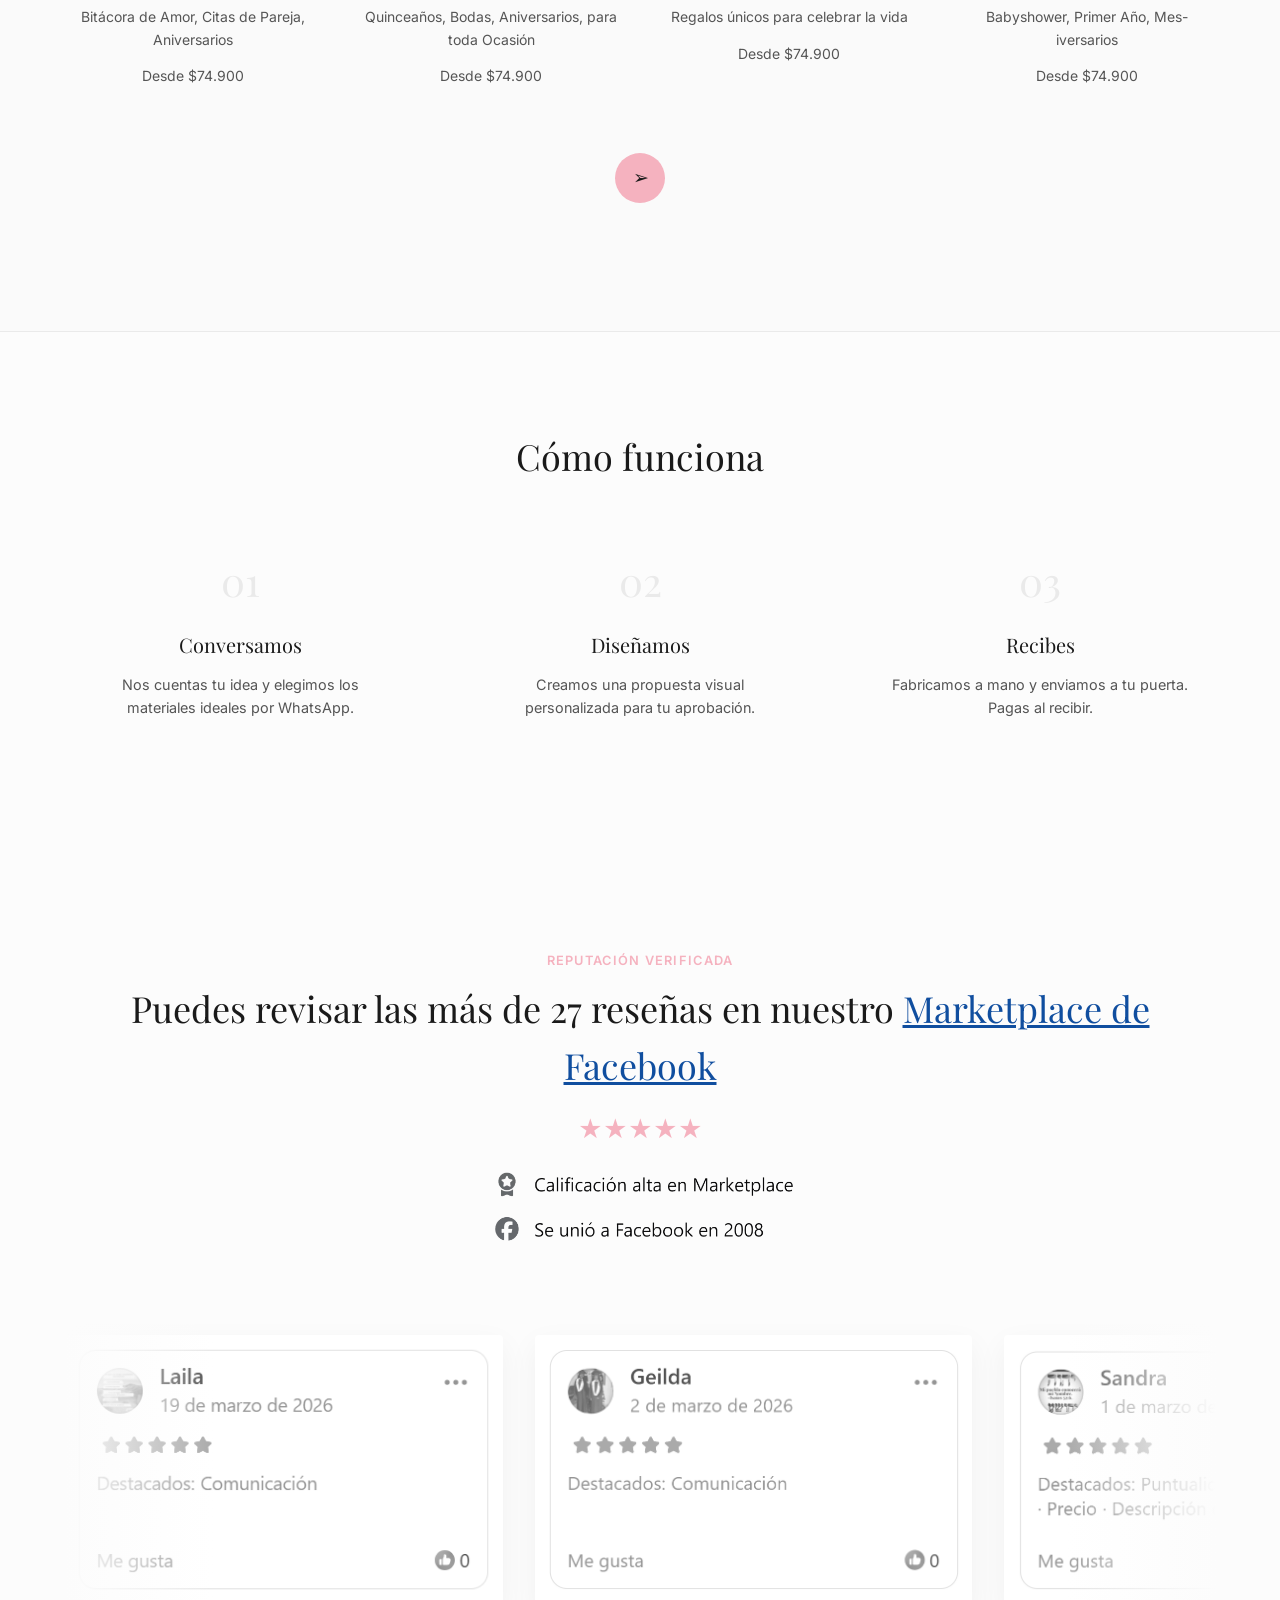
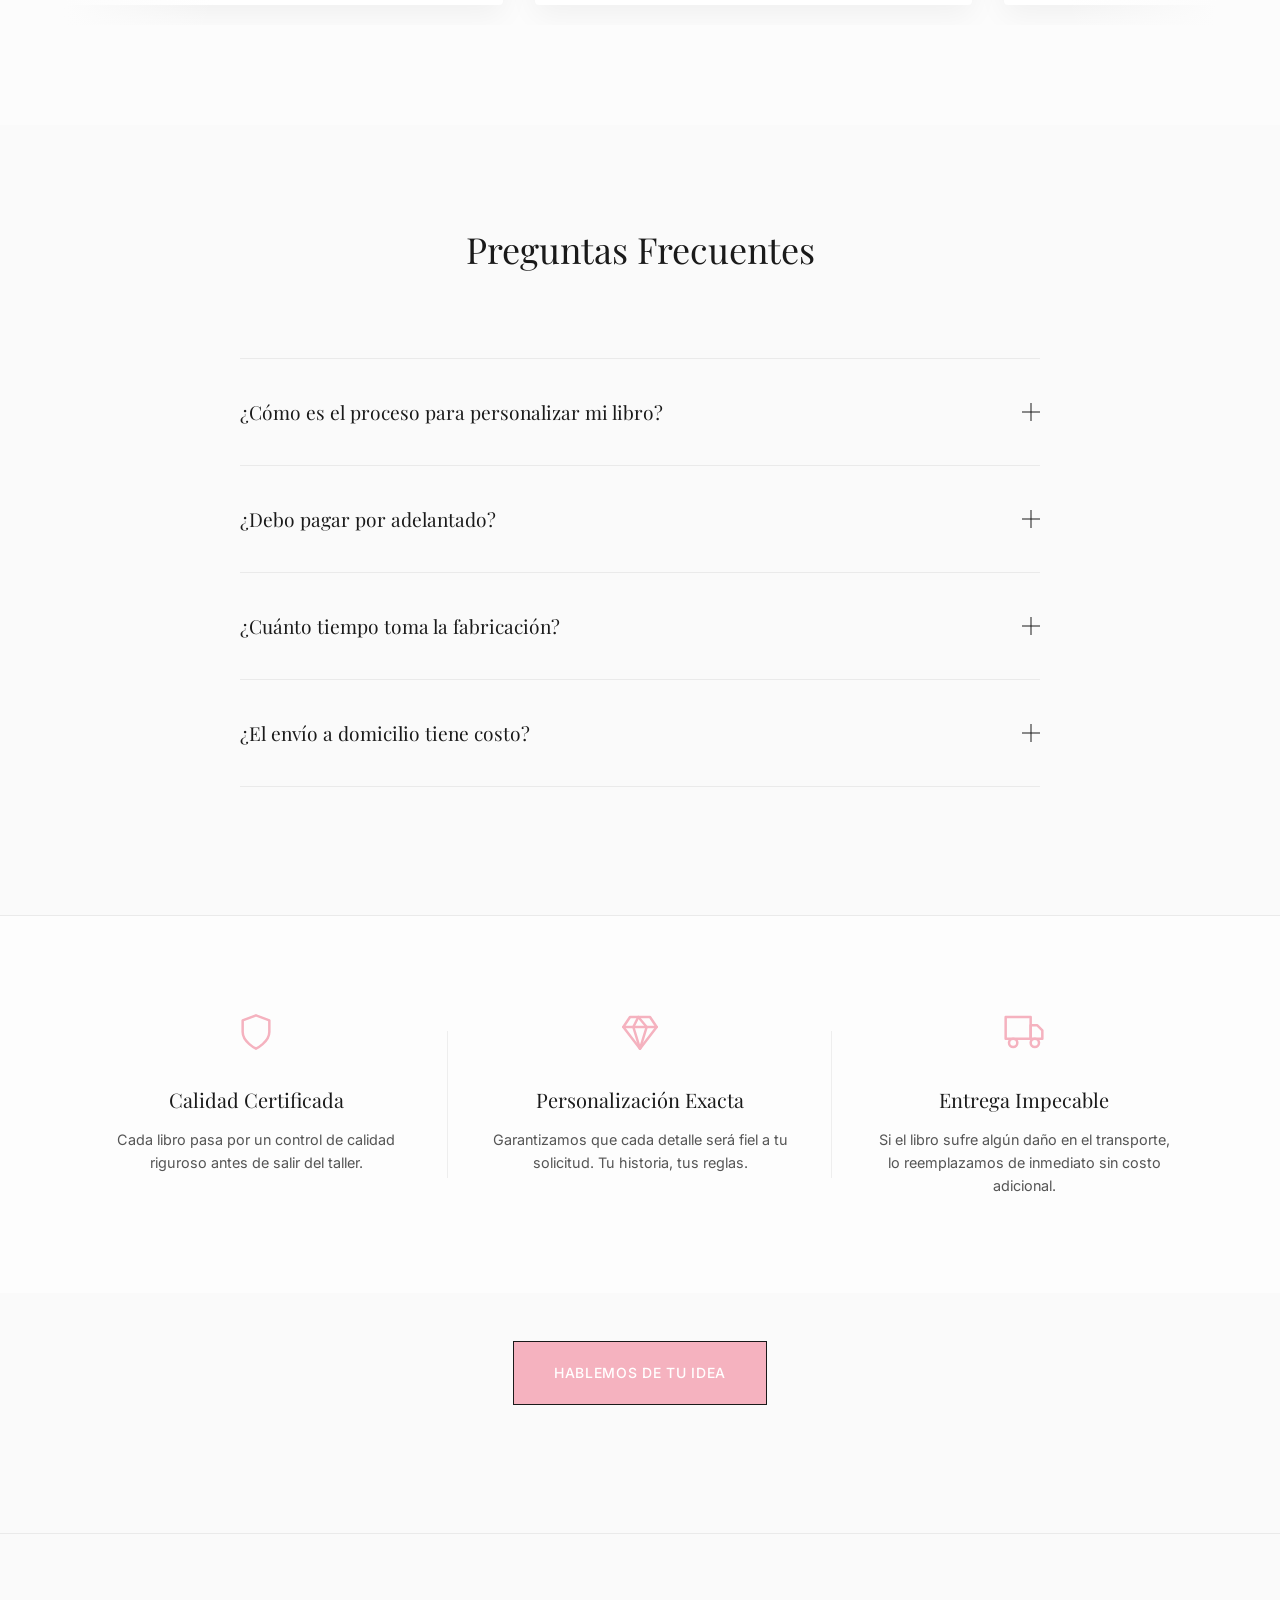
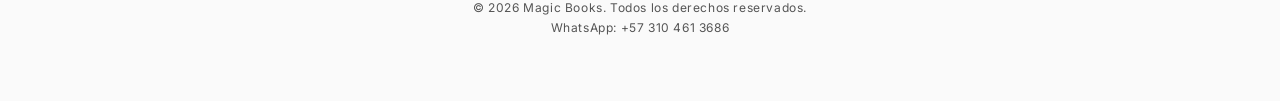
==== commit 840e349b: "final" ====
--- a/index.html
+++ b/index.html
@@ -326,6 +326,34 @@
                 </div>
             </div>
         </section>
+        <section id="guarantee" class="guarantee-section">
+            <div class="container guarantee-container">
+                <div class="guarantee-grid">
+                    <div class="guarantee-item">
+                        <div class="guarantee-icon-wrapper">
+                            <svg xmlns="http://www.w3.org/2000/svg" width="40" height="40" viewBox="0 0 24 24" fill="none" stroke="#f5b2bf" stroke-width="1.5" stroke-linecap="round" stroke-linejoin="round" class="guarantee-icon"><path d="M12 22s8-4 8-10V5l-8-3-8 3v7c0 6 8 10 8 10z"></path></svg>
+                        </div>
+                        <h3 class="guarantee-title">Calidad Certificada</h3>
+                        <p class="guarantee-desc">Cada libro pasa por un control de calidad riguroso antes de salir del taller.</p>
+                    </div>
+                    <div class="guarantee-item">
+                        <div class="guarantee-icon-wrapper">
+                            <svg xmlns="http://www.w3.org/2000/svg" width="40" height="40" viewBox="0 0 24 24" fill="none" stroke="#f5b2bf" stroke-width="1.5" stroke-linecap="round" stroke-linejoin="round" class="guarantee-icon"><path d="M6 3h12l4 6-10 13L2 9Z"></path><path d="M11 3 8 9l4 13"></path><path d="M12 22 16 9l-5-6"></path><path d="M2 9h20"></path></svg>
+                        </div>
+                        <h3 class="guarantee-title">Personalización Exacta</h3>
+                        <p class="guarantee-desc">Garantizamos que cada detalle será fiel a tu solicitud. Tu historia, tus reglas.</p>
+                    </div>
+                    <div class="guarantee-item">
+                        <div class="guarantee-icon-wrapper">
+                            <svg xmlns="http://www.w3.org/2000/svg" width="40" height="40" viewBox="0 0 24 24" fill="none" stroke="#f5b2bf" stroke-width="1.5" stroke-linecap="round" stroke-linejoin="round" class="guarantee-icon"><rect x="1" y="3" width="15" height="13"></rect><polygon points="16 8 20 8 23 11 23 16 16 16 16 8"></polygon><circle cx="5.5" cy="18.5" r="2.5"></circle><circle cx="18.5" cy="18.5" r="2.5"></circle></svg>
+                        </div>
+                        <h3 class="guarantee-title">Entrega Impecable</h3>
+                        <p class="guarantee-desc">Si el libro sufre algún daño en el transporte, lo reemplazamos de inmediato sin costo adicional.</p>
+                    </div>
+                </div>
+            </div>
+        </section>
+
         <div class="hero2">
             <div class="container">
                 <div class="hero-actions">
--- a/css/style.css
+++ b/css/style.css
@@ -895,6 +895,84 @@
 }
 
 /* ==========================================================================
+   GUARANTEE SECTION
+   ========================================================================== */
+.guarantee-section {
+    padding: 6rem 0;
+    background-color: #fdfdfd;
+    border-top: 1px solid var(--clr-border);
+}
+
+.guarantee-grid {
+    display: grid;
+    grid-template-columns: 1fr;
+    gap: 3rem;
+    text-align: center;
+}
+
+.guarantee-item {
+    display: flex;
+    flex-direction: column;
+    align-items: center;
+}
+
+.guarantee-icon-wrapper {
+    margin-bottom: 1.5rem;
+    opacity: 0;
+    transform: translateY(20px);
+    transition: all 0.8s cubic-bezier(0.23, 1, 0.32, 1);
+}
+
+.guarantee-item:nth-child(1) .guarantee-icon-wrapper { transition-delay: 0.1s; }
+.guarantee-item:nth-child(2) .guarantee-icon-wrapper { transition-delay: 0.3s; }
+.guarantee-item:nth-child(3) .guarantee-icon-wrapper { transition-delay: 0.5s; }
+
+.guarantee-item.is-active .guarantee-icon-wrapper {
+    opacity: 1;
+    transform: translateY(0);
+}
+
+.guarantee-icon {
+    stroke: var(--accent-color);
+}
+
+.guarantee-title {
+    font-family: var(--font-heading);
+    font-size: 1.25rem;
+    margin-bottom: 0.75rem;
+    color: var(--clr-text-main);
+}
+
+.guarantee-desc {
+    font-family: var(--font-body);
+    font-size: 0.9rem;
+    color: var(--clr-text-muted);
+    max-width: 300px;
+}
+
+@media (min-width: 768px) {
+    .guarantee-grid {
+        grid-template-columns: repeat(3, 1fr);
+        gap: 0;
+    }
+
+    .guarantee-item {
+        padding: 0 2rem;
+        position: relative;
+    }
+
+    .guarantee-item:not(:last-child)::after {
+        content: '';
+        position: absolute;
+        right: 0;
+        top: 10%;
+        height: 80%;
+        width: 1px;
+        background-color: #eee;
+    }
+}
+
+/* ==========================================================================
    FLOATING WHATSAPP BUTTON
    ========================================================================== */
 .wpp-float {
